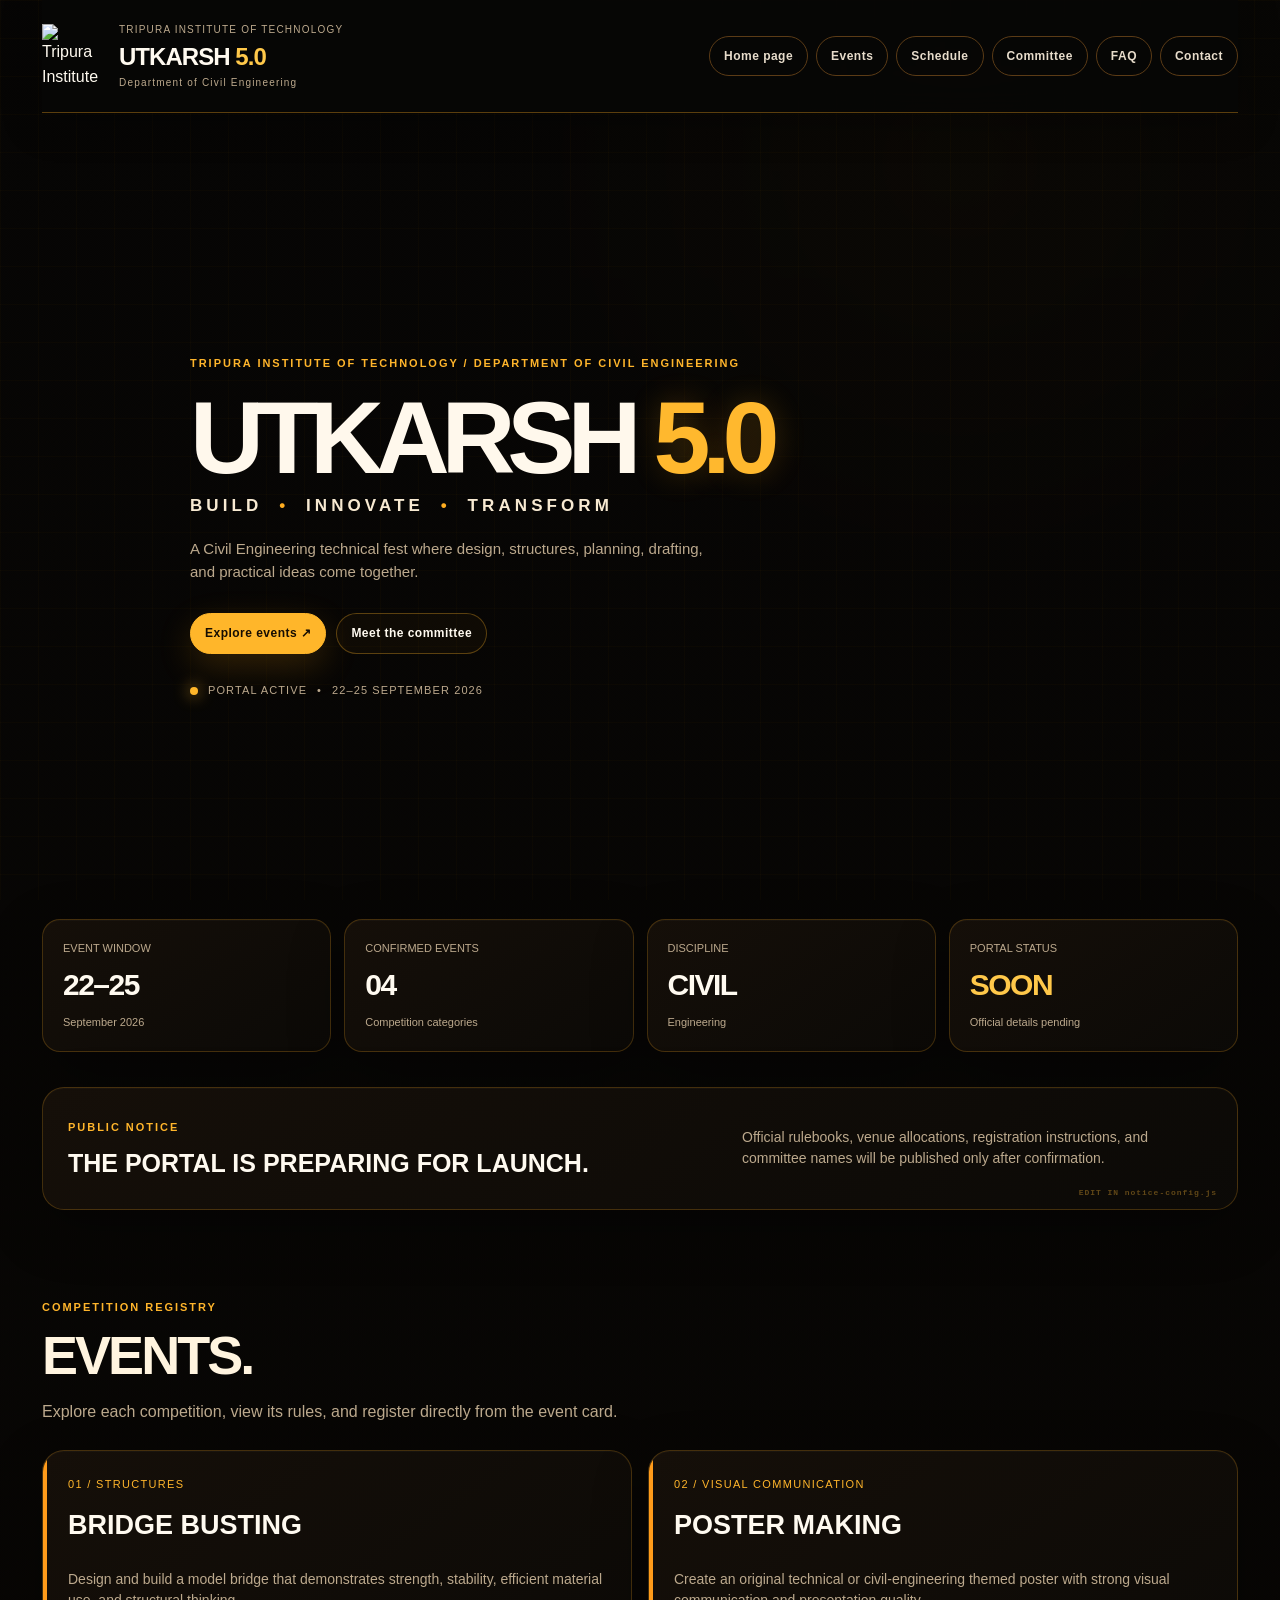
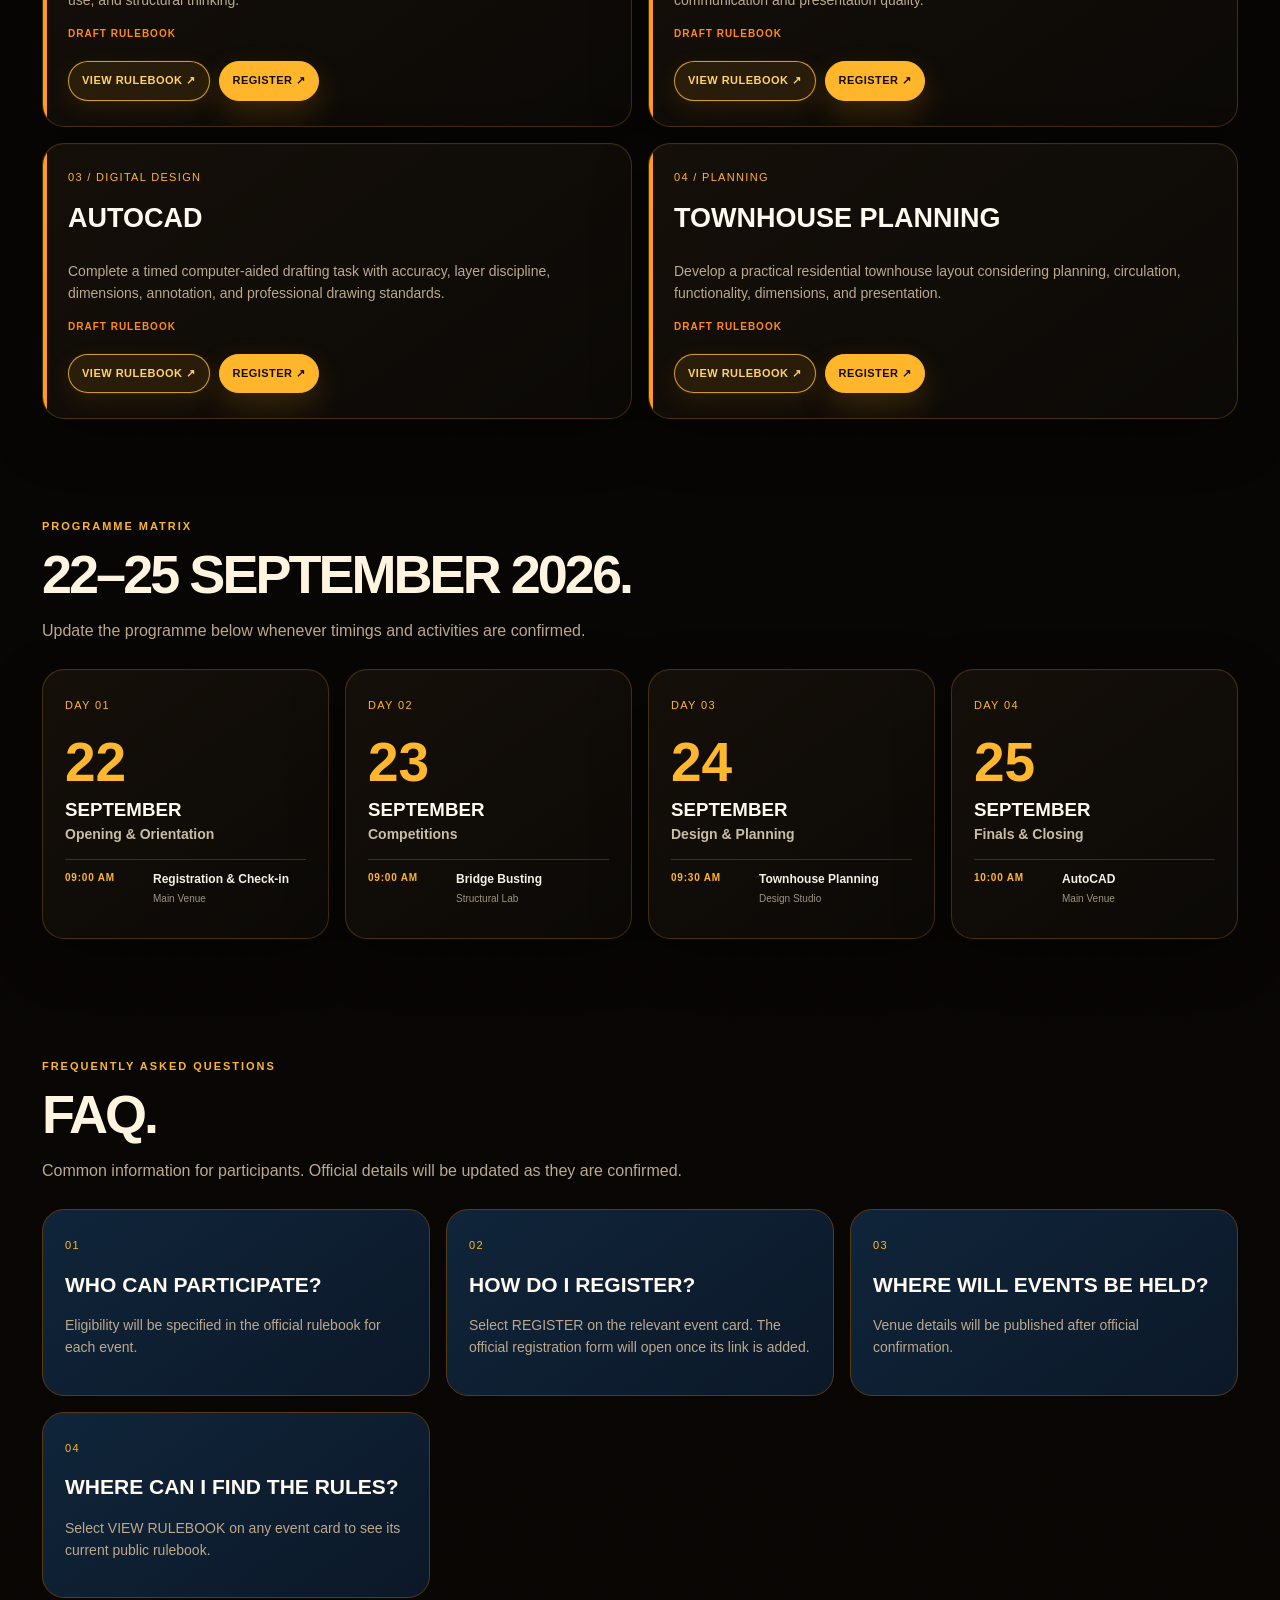
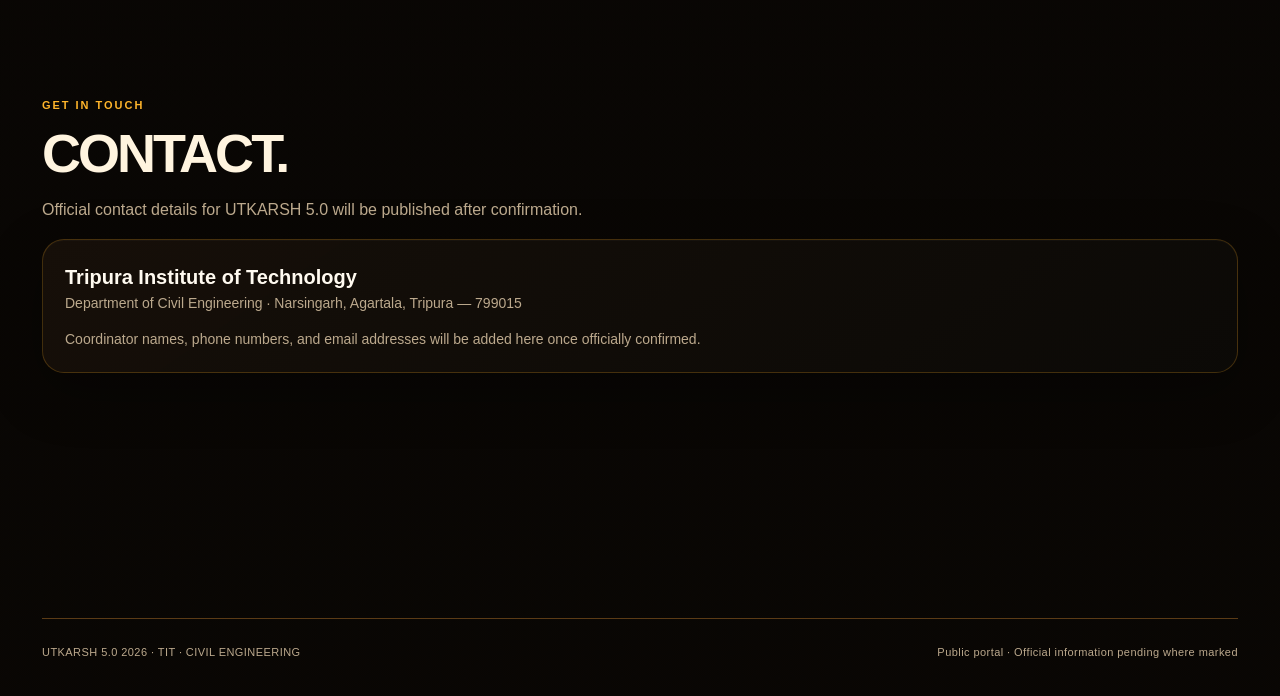
==== index.html @ 09a695eb "Add files via upload" ====
<!doctype html>
<html lang="en">
<head>
  <meta charset="utf-8">
  <meta name="viewport" content="width=device-width, initial-scale=1">
  <title>UTKARSH 5.0 2026 | Civil Engineering Techfest</title>
  <meta name="description" content="Techfest Utkarsh 5.0 2026 — Department of Civil Engineering, Tripura Institute of Technology.">
  <link rel="stylesheet" href="styles.css">
</head>
<body>
  <div class="site-shell">
    <header class="topbar">
      <a class="brand" href="index.html#home" aria-label="Utkarsh home">
        <img src="assets/tit-logo.png" alt="Tripura Institute of Technology logo">
        <span>
          <small>TRIPURA INSTITUTE OF TECHNOLOGY</small>
          <strong>UTKARSH <b>5.0</b></strong>
          <em>Department of Civil Engineering</em>
        </span>
      </a>
      <button class="menu-toggle" aria-expanded="false" aria-controls="main-nav">Menu ☰</button>
      <nav id="main-nav" class="nav" aria-label="Main navigation">
        <a href="index.html#home">Home page</a>
        <a href="index.html#events">Events</a>
        <a href="index.html#schedule">Schedule</a>
        <a href="committee.html">Committee</a>
        <a href="index.html#faq">FAQ</a>
        <a href="index.html#contact">Contact</a>
      </nav>
    </header>
<main>
      <section id="home" class="hero civil-blueprint-hero">
        <div class="hero-copy">
          <p class="eyebrow">TRIPURA INSTITUTE OF TECHNOLOGY / DEPARTMENT OF CIVIL ENGINEERING</p>
          <h1>UTKARSH <span>5.0</span></h1>
          <p class="hero-manifesto">BUILD <b>•</b> INNOVATE <b>•</b> TRANSFORM</p>
          <p class="lead">A Civil Engineering technical fest where design, structures, planning, drafting, and practical ideas come together.</p>
          <div class="hero-actions">
            <a class="button primary" href="#events">Explore events ↗</a>
            <a class="button" href="committee.html">Meet the committee</a>
          </div>
          <div class="status-line"><i></i> PORTAL ACTIVE <span>•</span> 22–25 SEPTEMBER 2026</div>
        </div>


      </section>

      <section class="metrics">
        <article><small>EVENT WINDOW</small><strong>22–25</strong><span>September 2026</span></article>
        <article><small>CONFIRMED EVENTS</small><strong>04</strong><span>Competition categories</span></article>
        <article><small>DISCIPLINE</small><strong>CIVIL</strong><span>Engineering</span></article>
        <article><small>PORTAL STATUS</small><strong class="accent">SOON</strong><span>Official details pending</span></article>
      </section>

      <section class="notice" id="public-notice">
        <div><span class="eyebrow" id="notice-label">PUBLIC NOTICE</span><h2 id="notice-title">The portal is preparing for launch.</h2></div>
        <p id="notice-message">Official rulebooks, venue allocations, registration instructions, and committee names will be published only after confirmation.</p>
      </section>

      <section id="events" class="content-section">
        <p class="eyebrow">COMPETITION REGISTRY</p>
        <h2>Events.</h2>
        <p class="section-intro">Explore each competition, view its rules, and register directly from the event card.</p>
        <div class="event-grid event-grid-rules">
          <article class="event-card event-card-enhanced event-rule-card" id="event-bridge"><span>01 / STRUCTURES</span><h3>Bridge Busting</h3><p>Design and build a model bridge that demonstrates strength, stability, efficient material use, and structural thinking.</p><b>DRAFT RULEBOOK</b><div class="event-actions"><button class="button rule-btn" data-event="bridge" aria-expanded="false">VIEW RULEBOOK ↗</button><a class="button primary" href="#registration" data-registration="bridge">REGISTER ↗</a></div></article>
          <article class="event-card event-card-enhanced event-rule-card" id="event-poster"><span>02 / VISUAL COMMUNICATION</span><h3>Poster Making</h3><p>Create an original technical or civil-engineering themed poster with strong visual communication and presentation quality.</p><b>DRAFT RULEBOOK</b><div class="event-actions"><button class="button rule-btn" data-event="poster" aria-expanded="false">VIEW RULEBOOK ↗</button><a class="button primary" href="#registration" data-registration="poster">REGISTER ↗</a></div></article>
          <article class="event-card event-card-enhanced event-rule-card" id="event-autocad"><span>03 / DIGITAL DESIGN</span><h3>AutoCAD</h3><p>Complete a timed computer-aided drafting task with accuracy, layer discipline, dimensions, annotation, and professional drawing standards.</p><b>DRAFT RULEBOOK</b><div class="event-actions"><button class="button rule-btn" data-event="autocad" aria-expanded="false">VIEW RULEBOOK ↗</button><a class="button primary" href="#registration" data-registration="autocad">REGISTER ↗</a></div></article>
          <article class="event-card event-card-enhanced event-rule-card" id="event-townhouse"><span>04 / PLANNING</span><h3>Townhouse Planning</h3><p>Develop a practical residential townhouse layout considering planning, circulation, functionality, dimensions, and presentation.</p><b>DRAFT RULEBOOK</b><div class="event-actions"><button class="button rule-btn" data-event="townhouse" aria-expanded="false">VIEW RULEBOOK ↗</button><a class="button primary" href="#registration" data-registration="townhouse">REGISTER ↗</a></div></article>
        </div>
      </section>

      <section id="schedule" class="content-section">
        <p class="eyebrow">PROGRAMME MATRIX</p>
        <h2 id="scheduleTitle">22–25 September 2026.</h2>
        <p class="section-intro" id="scheduleIntro">Update the programme from schedule-config.js.</p>
        <div class="schedule-grid" id="scheduleGrid"></div>
      </section>

      <section id="faq" class="content-section">
        <p class="eyebrow">FREQUENTLY ASKED QUESTIONS</p>
        <h2>FAQ.</h2>
        <p class="section-intro">Common information for participants. Official details will be updated as they are confirmed.</p>
        <div class="committee-grid">
          <article><span>01</span><h3>Who can participate?</h3><p>Eligibility will be specified in the official rulebook for each event.</p></article>
          <article><span>02</span><h3>How do I register?</h3><p>Select REGISTER on the relevant event card. The official registration form will open once its link is added.</p></article>
          <article><span>03</span><h3>Where will events be held?</h3><p>Venue details will be published after official confirmation.</p></article>
          <article><span>04</span><h3>Where can I find the rules?</h3><p>Select VIEW RULEBOOK on any event card to see its current public rulebook.</p></article>
        </div>
      </section>

      <section id="contact" class="content-section">
        <p class="eyebrow">GET IN TOUCH</p>
        <h2>Contact.</h2>
        <p class="section-intro">Official contact details for UTKARSH 5.0 will be published after confirmation.</p>
        <div class="location-box">
          <strong>Tripura Institute of Technology</strong>
          <span>Department of Civil Engineering · Narsingarh, Agartala, Tripura — 799015</span>
          <p>Coordinator names, phone numbers, and email addresses will be added here once officially confirmed.</p>
        </div>
      </section>


    </main>

    <footer>
      <span>UTKARSH 5.0 2026 · TIT · CIVIL ENGINEERING</span>
      <span>Public portal · Official information pending where marked</span>
    </footer>
  </div>

  <!-- Public-facing rulebook modal -->
  <div class="rulebook-modal" id="rulebookModal" hidden aria-hidden="true" role="dialog" aria-modal="true" aria-labelledby="rulebookModalTitle">
    <div class="rulebook-backdrop" data-close-rulebook></div>
    <div class="rulebook-dialog" role="document">
      <button class="rulebook-close" type="button" aria-label="Close rulebook" data-close-rulebook>×</button>
      <div id="rulebookModalContent"></div>
    </div>
  </div>
  <script src="event-config.js"></script>
  <script src="schedule-config.js"></script>
  <script src="committee-config.js"></script>
  <script src="notice-config.js"></script>
  <script src="script.js"></script>
</body>
</html>
---- styles.css ----
:root{
  --bg:#07111f;--panel:#0d1b2d;--panel2:#10243a;--text:#eaf2ff;--muted:#9eb1c8;
  --line:#29415c;--blue:#55a7ff;--cyan:#71e1db;--orange:#ffb454;
}
*{box-sizing:border-box}html{scroll-behavior:smooth}body{margin:0;background:radial-gradient(circle at 80% 0%,#17314c 0,transparent 34%),var(--bg);color:var(--text);font-family:Inter,Segoe UI,Arial,sans-serif;line-height:1.55}
body:before{content:"";position:fixed;inset:0;pointer-events:none;opacity:.16;background-image:linear-gradient(#6d91b522 1px,transparent 1px),linear-gradient(90deg,#6d91b522 1px,transparent 1px);background-size:34px 34px}
a{color:inherit;text-decoration:none}.site-shell{max-width:1240px;margin:auto;padding:0 28px;position:relative}.topbar{display:flex;align-items:center;justify-content:space-between;gap:22px;padding:22px 0;border-bottom:1px solid var(--line);position:sticky;top:0;background:#07111fee;backdrop-filter:blur(16px);z-index:10}.brand{display:flex;align-items:center;gap:13px}.brand img{width:64px;height:64px;object-fit:contain}.brand small,.brand em{display:block;font-size:10px;letter-spacing:.12em;color:var(--muted);font-style:normal}.brand strong{display:block;font-size:24px;letter-spacing:-.04em}.brand strong b{color:var(--cyan)}.nav{display:flex;flex-wrap:wrap;gap:8px}.nav a,.button{border:1px solid var(--line);padding:10px 14px;border-radius:999px;font-size:12px;font-weight:800;letter-spacing:.04em}.nav a:hover,.button:hover{border-color:var(--blue);background:#17324c}.menu-toggle{display:none;background:none;color:var(--text);border:1px solid var(--line);border-radius:999px;padding:10px 13px}
.hero{padding:75px 0 38px}.section-grid{display:grid;grid-template-columns:1fr 1fr;gap:45px;align-items:center}.eyebrow{font-size:11px;letter-spacing:.18em;color:var(--cyan);font-weight:800}.hero h1{font-size:clamp(48px,7vw,92px);line-height:.94;letter-spacing:-.07em;margin:20px 0}.hero h1 span{color:var(--blue)}.lead,.section-intro{color:var(--muted);max-width:650px}.hero-actions{display:flex;flex-wrap:wrap;gap:10px;margin:28px 0}.button.primary{background:var(--blue);border-color:var(--blue);color:#06101d}.status-line{font-size:11px;letter-spacing:.1em;color:var(--muted);display:flex;gap:10px;align-items:center}.status-line i{width:8px;height:8px;border-radius:50%;background:var(--cyan);box-shadow:0 0 16px var(--cyan)}
.blueprint-card,.notice,.event-card,.schedule-grid article,.committee-grid article,.pending-box,.form-callout,.location-box,.campus-card{background:linear-gradient(145deg,#10253a,#0b1828);border:1px solid var(--line);border-radius:22px}.blueprint-card{padding:22px;background-image:linear-gradient(#29415c44 1px,transparent 1px),linear-gradient(90deg,#29415c44 1px,transparent 1px);background-size:25px 25px}.card-top,.card-bottom{display:flex;justify-content:space-between;gap:15px;font-size:10px;letter-spacing:.13em;color:var(--muted)}.card-top b{color:var(--cyan)}.drawing{fill:none;stroke:var(--blue);stroke-width:1.5;opacity:.85}.drawing-labels{fill:var(--muted);font-size:11px;letter-spacing:.04em}.card-bottom{margin-top:8px}
.metrics{display:grid;grid-template-columns:repeat(4,1fr);gap:13px;margin:15px 0 35px}.metrics article{padding:20px;border:1px solid var(--line);border-radius:18px;background:#0b1929}.metrics small,.metrics span{display:block;color:var(--muted);font-size:11px}.metrics strong{display:block;font-size:30px;letter-spacing:-.05em;margin:5px 0}.accent{color:var(--cyan)!important}.notice{padding:25px;display:flex;justify-content:space-between;gap:25px;align-items:center}.notice h2{margin:6px 0 0;font-size:25px}.notice p{color:var(--muted);max-width:470px;font-size:14px}
.content-section{padding:78px 0 10px}.content-section h2{font-size:clamp(32px,5vw,54px);letter-spacing:-.055em;line-height:1.05;margin:10px 0}.event-grid,.schedule-grid,.committee-grid{display:grid;grid-template-columns:repeat(2,1fr);gap:16px;margin-top:25px}.event-card{padding:25px;position:relative;overflow:hidden}.event-card:before{content:"";position:absolute;left:0;top:0;bottom:0;width:4px;background:var(--blue)}.event-card span,.schedule-grid span,.committee-grid span{font-size:11px;letter-spacing:.12em;color:var(--cyan)}.event-card h3{font-size:27px;margin:12px 0 8px}.event-card p,.event-card b,.schedule-grid p,.committee-grid p,.pending-box p,.form-callout p,.location-box span,.location-box p{color:var(--muted);font-size:14px}.event-card b{font-size:10px;letter-spacing:.1em;color:var(--orange)}
.schedule-grid{grid-template-columns:repeat(4,1fr)}.schedule-grid article,.committee-grid article{padding:22px}.schedule-grid strong{display:block;font-size:55px;line-height:1;margin:18px 0 5px;color:var(--blue)}.schedule-grid h3{margin:0}.pending-box{padding:35px;margin-top:25px}.pending-symbol{font-size:50px;color:var(--cyan)}.pending-box h3{font-size:26px;margin:8px 0}.committee-grid{grid-template-columns:repeat(3,1fr)}.committee-grid h3{font-size:21px;margin:12px 0 0}.form-callout{padding:25px;margin-top:18px}.form-callout h3{font-size:24px;margin:0 0 8px}.campus-card{padding:18px;margin-top:25px}.campus-card svg{width:100%;height:auto}.location-box{padding:22px;margin-top:16px}.location-box strong,.location-box span{display:block}.location-box strong{font-size:20px}.location-box p{margin-bottom:0}
footer{border-top:1px solid var(--line);margin-top:70px;padding:25px 0 35px;display:flex;justify-content:space-between;gap:20px;flex-wrap:wrap;color:var(--muted);font-size:11px;letter-spacing:.04em}
@media(max-width:900px){.section-grid{grid-template-columns:1fr}.hero{padding-top:45px}.metrics{grid-template-columns:repeat(2,1fr)}.schedule-grid{grid-template-columns:repeat(2,1fr)}.nav{display:none}.nav.open{display:flex;position:absolute;left:0;right:0;top:100%;padding:14px;background:#07111ff7;border-bottom:1px solid var(--line)}.menu-toggle{display:block}}
@media(max-width:600px){.site-shell{padding:0 16px}.brand img{width:48px;height:48px}.brand strong{font-size:20px}.brand small{font-size:8px}.brand em{font-size:9px}.hero h1{font-size:53px}.metrics,.event-grid,.schedule-grid,.committee-grid{grid-template-columns:1fr}.notice{display:block}.notice p{margin-bottom:0}.blueprint-card{padding:14px}.content-section{padding-top:55px}}

/* =========================================================
   HOMEPAGE / BUILDING ASSEMBLY HERO
   Parts enter from opposite sides, snap into a building,
   then hold as a clean architectural elevation.
   ========================================================= */
.build-frame{position:relative;padding:22px;border:1px solid var(--line);border-radius:22px;overflow:hidden;background:linear-gradient(145deg,#10253a,#091827);box-shadow:0 22px 70px #0006}
.build-frame:after{content:"";position:absolute;inset:0;pointer-events:none;background:linear-gradient(120deg,transparent 35%,#71e1db0c 48%,transparent 61%);transform:translateX(-100%);animation:scan 7s ease-in-out infinite 1.5s}
.build-frame-head,.build-frame-foot{position:relative;z-index:3;display:flex;justify-content:space-between;gap:15px;font-size:10px;letter-spacing:.13em;color:var(--muted)}
.build-frame-head b{color:var(--cyan)}
.build-frame-foot{margin-top:8px}.assembly-status{color:var(--cyan);animation:statusPulse 2.4s ease-in-out infinite}
.assembly-stage{position:relative;height:330px;margin:10px 0 0;overflow:hidden;border:1px solid #29415c99;border-radius:14px;background:radial-gradient(circle at 50% 65%,#17344d 0,transparent 48%),#081522}
.assembly-grid{position:absolute;inset:0;opacity:.34;background-image:linear-gradient(#5d789222 1px,transparent 1px),linear-gradient(90deg,#5d789222 1px,transparent 1px);background-size:24px 24px;mask-image:linear-gradient(to bottom,#000,transparent 94%)}
.assembly-stage:before{content:"";position:absolute;left:7%;right:7%;bottom:38px;height:1px;background:linear-gradient(90deg,transparent,#55a7ff99,transparent);box-shadow:0 0 16px #55a7ff55}
.assembly-label{position:absolute;top:15px;font-size:9px;letter-spacing:.16em;color:#7d94ac;z-index:2}.label-left{left:15px}.label-right{right:15px}
.piece{position:absolute;z-index:4;border:1px solid #55a7ffcc;background:linear-gradient(145deg,#173752,#0b1c2d);box-shadow:inset 0 0 22px #55a7ff0d,0 0 18px #55a7ff12;color:#8eabc5;font-size:7px;letter-spacing:.12em;display:flex;align-items:center;justify-content:center;opacity:0;filter:blur(1px);will-change:transform,opacity}
.piece span{opacity:.72}.piece-foundation{left:17%;bottom:37px;width:66%;height:34px;border-radius:5px 5px 2px 2px;animation:foundationIn 7s cubic-bezier(.2,.85,.25,1) infinite}
.piece-left-wall{left:22%;bottom:71px;width:26%;height:137px;border-radius:4px 0 0 2px;animation:leftIn 7s cubic-bezier(.2,.85,.25,1) infinite .25s}
.piece-right-wall{right:22%;bottom:71px;width:26%;height:137px;border-radius:0 4px 2px 0;animation:rightIn 7s cubic-bezier(.2,.85,.25,1) infinite .45s}
.piece-floor{left:21%;bottom:203px;width:58%;height:22px;border-radius:4px;animation:floorIn 7s cubic-bezier(.2,.85,.25,1) infinite .7s}
.piece-roof{left:25%;bottom:225px;width:50%;height:64px;clip-path:polygon(50% 0,100% 62%,100% 100%,0 100%,0 62%);animation:roofIn 7s cubic-bezier(.2,.85,.25,1) infinite .95s}
.piece-window{width:32px;height:42px;border-radius:2px;background:linear-gradient(135deg,#71e1db44,#55a7ff12);border-color:#71e1db88;box-shadow:0 0 13px #71e1db16;animation:detailIn 7s cubic-bezier(.2,.85,.25,1) infinite 1.15s}
.w1{left:29%;bottom:101px}.w2{left:41%;bottom:101px}.w3{right:41%;bottom:101px;animation-delay:1.3s}.w4{right:29%;bottom:101px;animation-delay:1.45s}
.piece-column{width:9px;height:126px;border:0;border-radius:2px;background:#55a7ffb5;box-shadow:0 0 12px #55a7ff55;animation:columnIn 7s cubic-bezier(.2,.85,.25,1) infinite 1.15s}
.c1{left:27%;bottom:72px}.c2{left:47%;bottom:72px;animation-delay:1.25s}.c3{right:47%;bottom:72px;animation-delay:1.35s}.c4{right:27%;bottom:72px;animation-delay:1.45s}
.completion-mark{position:absolute;right:15px;bottom:15px;width:25px;height:25px;border:1px solid #71e1db88;border-radius:50%;display:grid;place-items:center;color:var(--cyan);font-size:13px;opacity:0;animation:complete 7s ease-in-out infinite 2.1s}

@keyframes foundationIn{0%,6%{opacity:0;transform:translateX(-130%) scale(.96)}15%,82%{opacity:1;transform:translateX(0) scale(1);filter:blur(0)}90%,100%{opacity:0;transform:translateX(-130%) scale(.96)}}
@keyframes leftIn{0%,10%{opacity:0;transform:translateX(-160%) rotate(-4deg)}20%,82%{opacity:1;transform:translateX(0) rotate(0);filter:blur(0)}90%,100%{opacity:0;transform:translateX(-160%) rotate(-4deg)}}
@keyframes rightIn{0%,14%{opacity:0;transform:translateX(160%) rotate(4deg)}24%,82%{opacity:1;transform:translateX(0) rotate(0);filter:blur(0)}90%,100%{opacity:0;transform:translateX(160%) rotate(4deg)}}
@keyframes floorIn{0%,18%{opacity:0;transform:translateY(-150%) scale(.95)}28%,82%{opacity:1;transform:translateY(0) scale(1);filter:blur(0)}90%,100%{opacity:0;transform:translateY(-150%) scale(.95)}}
@keyframes roofIn{0%,22%{opacity:0;transform:translateY(-180%) scale(.82)}33%,82%{opacity:1;transform:translateY(0) scale(1);filter:blur(0)}90%,100%{opacity:0;transform:translateY(-180%) scale(.82)}}
@keyframes detailIn{0%,27%{opacity:0;transform:scale(.15) rotate(12deg)}38%,82%{opacity:1;transform:scale(1) rotate(0);filter:blur(0)}90%,100%{opacity:0;transform:scale(.15) rotate(12deg)}}
@keyframes columnIn{0%,27%{opacity:0;transform:translateY(100px)}38%,82%{opacity:.9;transform:translateY(0)}90%,100%{opacity:0;transform:translateY(100px)}}
@keyframes complete{0%,42%{opacity:0;transform:scale(.5)}48%,79%{opacity:1;transform:scale(1)}86%,100%{opacity:0;transform:scale(.5)}}
@keyframes scan{0%,15%{transform:translateX(-100%)}45%,100%{transform:translateX(100%)}}
@keyframes statusPulse{0%,100%{opacity:.55}50%{opacity:1}}
@media(prefers-reduced-motion:reduce){.piece,.completion-mark,.build-frame:after,.assembly-status{animation:none!important}.piece{opacity:1;filter:none;transform:none}.completion-mark{opacity:1}.assembly-status{opacity:1}}
@media(max-width:600px){.build-frame{padding:14px}.assembly-stage{height:285px}.piece-foundation{left:9%;width:82%}.piece-left-wall{left:13%;width:35%}.piece-right-wall{right:13%;width:35%}.piece-floor{left:12%;width:76%}.piece-roof{left:17%;width:66%}.piece-window{width:24px;height:34px}.w1{left:20%}.w2{left:38%}.w3{right:38%}.w4{right:20%}.c1{left:18%}.c2{left:46%}.c3{right:46%}.c4{right:18%}}

/* =========================================================
   EVENT RULEBOOK + REGISTRATION
   ========================================================= */
.event-card-enhanced{display:flex;flex-direction:column}.event-card-enhanced .event-actions{margin-top:auto;padding-top:20px;display:flex;gap:9px;flex-wrap:wrap}.event-actions .button{font-size:11px;padding:10px 13px}.rule-btn{cursor:pointer;font:inherit}.rulebook-head{display:flex;justify-content:space-between;gap:20px;align-items:flex-start;flex-wrap:wrap;border-bottom:1px solid var(--line);padding-bottom:18px;margin-bottom:20px}.rulebook-head h3{font-size:30px;margin:5px 0}.draft-badge{font-size:9px;letter-spacing:.12em;color:var(--orange);border:1px solid #f0a45b66;padding:8px 10px;border-radius:999px}.rulebook-section{margin:22px 0}.rulebook-section h4{margin:0 0 9px;font-size:15px;color:#dcecff}.rulebook-section p,.rulebook-section li{color:var(--muted);font-size:13px;line-height:1.65}.rulebook-section ul{margin:8px 0;padding-left:20px}.rulebook-meta{display:grid;grid-template-columns:repeat(3,1fr);gap:10px}.rulebook-meta div{border:1px solid var(--line);border-radius:12px;padding:12px}.rulebook-meta small{display:block;color:var(--muted);font-size:9px;letter-spacing:.1em}.rulebook-meta strong{display:block;margin-top:5px;font-size:13px}


/* =========================================================
   PUBLIC RULEBOOK MODAL
   ========================================================= */
body.modal-open{overflow:hidden}
.rulebook-modal{position:fixed;inset:0;z-index:1000;display:grid;place-items:center;padding:22px;opacity:0;transition:opacity .18s ease}
.rulebook-modal[hidden]{display:none}
.rulebook-modal.is-open{opacity:1}
.rulebook-backdrop{position:absolute;inset:0;background:rgba(2,8,15,.82);backdrop-filter:blur(8px)}
.rulebook-dialog{position:relative;z-index:2;width:min(900px,100%);max-height:min(88vh,900px);overflow:auto;background:linear-gradient(145deg,#10253a,#081522);border:1px solid #55a7ff66;border-radius:24px;box-shadow:0 30px 100px #000b;padding:30px;transform:translateY(14px) scale(.985);transition:transform .18s ease}
.rulebook-modal.is-open .rulebook-dialog{transform:none}
.rulebook-close{position:sticky;float:right;top:0;margin:-10px -8px 0 10px;width:40px;height:40px;border:1px solid #ffffff20;border-radius:50%;background:#0b1b2b;color:#dcecff;font-size:26px;line-height:1;cursor:pointer;z-index:4}
.rulebook-close:hover{border-color:#71e1db88;color:#71e1db}
.rulebook-dialog .rulebook-head{padding-right:45px}
.rulebook-dialog .rulebook-head h3{font-size:32px;margin:7px 0 4px}
.rulebook-subtitle{color:var(--muted);font-size:12px;margin:0}
.rulebook-dialog .rulebook-section{margin:23px 0}
.rulebook-dialog .rulebook-section h4{margin:0 0 9px;font-size:15px;color:#dcecff}
.rulebook-dialog .rulebook-section p,.rulebook-dialog .rulebook-section li{color:var(--muted);font-size:13px;line-height:1.7}
.rulebook-dialog .rulebook-section ul{margin:8px 0;padding-left:21px}
.rulebook-footer-note{margin-top:26px;padding:16px 18px;border:1px dashed #55a7ff55;border-radius:14px;color:var(--muted);font-size:12px;line-height:1.6}
.rulebook-footer-note strong{color:#dcecff}

.rulebook-modal-actions{display:grid;grid-template-columns:1fr 1fr auto;gap:10px;margin-top:22px;padding-top:20px;border-top:1px solid var(--line);align-items:stretch}.rulebook-modal-actions .button{justify-content:center;text-align:center;cursor:pointer}.modal-register-btn{min-width:0}.modal-close-btn{min-width:92px}.modal-poster-btn{background:#0b1b2b}
@media(max-width:600px){.rulebook-modal-actions{grid-template-columns:1fr}.rulebook-modal-actions .button{width:100%}.modal-close-btn{min-width:0}}
@media(max-width:600px){.rulebook-modal{padding:10px}.rulebook-dialog{max-height:94vh;padding:21px;border-radius:18px}.rulebook-dialog .rulebook-head h3{font-size:24px}.rulebook-dialog .rulebook-section p,.rulebook-dialog .rulebook-section li{font-size:12px}}

/* V11 typography: all headings are bold and uppercase */
h1, h2, h3, h4, h5, h6 { text-transform: uppercase; font-weight: 800; }


/* V13 EVENT RULEBOOK TAB */
.nav a[href="#events"]{font-weight:800;letter-spacing:.05em}
.event-rule-card{position:relative;overflow:hidden}

.event-rule-card h3{padding-right:135px}
.rulebook-subtitle{text-transform:uppercase;letter-spacing:.04em}
.rulebook-dialog .rulebook-meta strong,.rulebook-dialog .rulebook-section h4,.rulebook-dialog .rulebook-head h3{text-transform:uppercase;font-weight:800}
@media(max-width:600px){.event-rule-card:before{position:static;display:inline-block;margin-bottom:12px}.event-rule-card h3{padding-right:0}}


/* =========================================================
   COMMITTEE — PROFILE CARD DIRECTORY
   Reference-inspired: clean white cards, circular portraits,
   green accents, role pills and compact social/contact actions.
   ========================================================= */
.committee-page{
  --committee-green:#00a878;
  --committee-green-dark:#007f61;
  --committee-ink:#071f33;
  --committee-muted:#63758b;
  --committee-line:#dfe7ee;
  background:#fff;
  color:var(--committee-ink);
  border-top:1px solid #edf2f4;
}
.committee-wrap{
  width:min(1540px,calc(100% - 56px));
  margin:0 auto;
  padding:54px 0 70px;
}
.committee-intro-row{
  display:flex;
  align-items:flex-end;
  justify-content:space-between;
  gap:24px;
  padding-bottom:20px;
  border-bottom:1px solid #e5ecef;
  margin-bottom:26px;
}
.committee-main-title{
  margin:0!important;
  display:flex;
  align-items:center;
  gap:13px;
  color:#075445!important;
  font-size:27px!important;
  line-height:1.15;
  letter-spacing:-.025em;
  text-transform:none!important;
  font-weight:800!important;
}
.committee-title-icon{
  width:30px;
  height:30px;
  display:grid;
  place-items:center;
  color:var(--committee-green);
  font-size:25px;
  line-height:1;
}
.committee-subtitle{
  margin:8px 0 0;
  color:var(--committee-muted);
  font-size:13px;
  line-height:1.55;
}
.committee-live{
  display:flex;
  align-items:center;
  gap:9px;
  flex:0 0 auto;
  padding:8px 11px;
  border:1px solid #dce7e5;
  border-radius:999px;
  background:#fbfefd;
}
.committee-live>div{display:grid;gap:1px}
.committee-live strong{font-size:9px;letter-spacing:.09em;color:#1c4f45}
.committee-live small{color:#7b8b9a;font-size:9px}
.directory-status-dot{
  width:8px;height:8px;border-radius:50%;
  background:#c3ccd2;
}
.directory-status-dot.ready{background:var(--committee-green);box-shadow:0 0 0 4px #00a87818}
.committee-directory{display:grid;gap:42px}
.committee-group{position:relative}
.committee-group-title{
  display:flex;
  align-items:center;
  gap:9px;
  margin:0 0 18px;
  color:#075445;
}
.committee-group-title .group-icon{
  width:25px;height:25px;
  display:grid;place-items:center;
  color:var(--committee-green);
  font-size:19px;
}
.committee-group-title span:last-child{
  font-size:21px;
  font-weight:800;
  letter-spacing:-.015em;
  text-transform:none!important;
}
.committee-group-title:after{
  content:"";
  height:1px;
  flex:1;
  margin-left:7px;
  background:#e6edef;
}
.committee-group-grid{
  display:grid;
  grid-template-columns:repeat(4,minmax(0,1fr));
  gap:28px;
}
.committee-group.event-coordinators .committee-group-grid{
  grid-template-columns:repeat(4,minmax(0,1fr));
}
.coordinator-card{
  position:relative;
  min-width:0;
  min-height:420px;
  display:flex;
  flex-direction:column;
  align-items:center;
  text-align:center;
  padding:38px 25px 24px;
  background:#fff;
  border:1px solid var(--committee-line);
  border-radius:21px;
  box-shadow:0 8px 24px rgba(30,64,83,.035);
  overflow:hidden;
  transition:transform .2s ease,box-shadow .2s ease,border-color .2s ease;
}
.coordinator-card:before{
  content:"";
  position:absolute;
  top:0;left:0;right:0;
  height:4px;
  background:transparent;
  transition:background .2s ease;
}
.coordinator-card:hover{
  transform:translateY(-4px);
  border-color:#a9e9d7;
  box-shadow:0 16px 34px rgba(0,127,97,.11);
}
.coordinator-card:hover:before{background:var(--committee-green)}
.coordinator-photo{
  width:142px;height:142px;
  flex:0 0 142px;
  margin:0 auto 20px;
  border-radius:50%;
  object-fit:cover;
  display:block;
  border:5px solid #fff;
  outline:1px solid #dce5e9;
  background:#edf2f4;
  box-shadow:0 10px 28px rgba(38,80,99,.12);
}
.coordinator-photo.placeholder{
  display:grid;
  place-items:center;
  color:#286d5e;
  font-size:34px;
  font-weight:850;
  background:#eff9f6;
}
.coordinator-card h4{
  margin:0 0 9px;
  color:#071f33;
  font-size:20px;
  line-height:1.2;
  letter-spacing:-.025em;
  text-transform:none!important;
  font-weight:800!important;
}
.coordinator-card .coord-role{
  display:inline-flex;
  align-items:center;
  justify-content:center;
  max-width:100%;
  min-height:31px;
  padding:6px 13px;
  border:1px solid #9debd4;
  border-radius:999px;
  background:#effcf8;
  color:#008b6b;
  font-size:11px;
  font-weight:800;
  line-height:1.2;
  text-transform:none!important;
}
.coordinator-card p{
  width:100%;
  margin:13px 0 0;
  color:#6a7c91;
  font-size:13px;
  line-height:1.5;
  min-height:39px;
}
.coordinator-card p strong{color:#31566b}
.coordinator-links{
  display:flex;
  justify-content:center;
  align-items:center;
  gap:9px;
  margin-top:auto;
  padding-top:18px;
}
.coordinator-links a{
  width:40px;height:40px;
  display:grid;
  place-items:center;
  padding:0;
  border:1px solid #dce5ec;
  border-radius:50%;
  background:#f9fbfc;
  color:#587087;
  text-decoration:none;
  transition:background .18s ease,color .18s ease,border-color .18s ease,transform .18s ease;
}
.coordinator-links a:hover{
  background:#effcf8;
  color:var(--committee-green-dark);
  border-color:#a9e9d7;
  transform:translateY(-2px);
}
.coordinator-links svg{width:18px;height:18px;display:block}
.coordinator-links a[href^="mailto:"] svg{width:17px}
.committee-group.event-coordinators .coordinator-card{
  min-height:250px;
  padding:25px 18px 19px;
}
.committee-group.event-coordinators .coordinator-photo{width:92px;height:92px;flex-basis:92px;margin-bottom:13px}
.committee-group.event-coordinators .coordinator-card h4{font-size:16px}
.committee-group.event-coordinators .coordinator-card .coord-role{font-size:9px;min-height:26px;padding:5px 9px}
.committee-group.event-coordinators .coordinator-card p{font-size:11px;min-height:34px;margin-top:9px}
.committee-loading,.committee-empty{
  padding:42px 24px;
  border:1px dashed #cbd9df;
  border-radius:18px;
  background:#fff;
  text-align:center;
  color:var(--committee-ink);
}
.committee-loading span{
  display:block;width:30px;height:30px;
  margin:0 auto 12px;
  border:2px solid #d9e3e8;
  border-top-color:var(--committee-green);
  border-radius:50%;
  animation:committee-spin .8s linear infinite;
}
.committee-loading strong,.committee-empty strong{font-size:11px;letter-spacing:.1em}
.committee-loading p,.committee-empty p{color:var(--committee-muted);font-size:13px;margin:7px auto 0;max-width:560px;line-height:1.6}
.committee-management{
  display:flex;
  justify-content:space-between;
  align-items:center;
  gap:30px;
  margin-top:44px;
  padding:24px 27px;
  border:1px solid #dfe7eb;
  border-radius:18px;
  background:#fbfcfc;
}
.committee-management-copy{max-width:620px}
.committee-management-copy h3{margin:6px 0 5px;color:#162c3d;font-size:22px;letter-spacing:-.02em;text-transform:none!important}
.committee-management-copy p{margin:0;color:#5c7080;font-size:12px;line-height:1.6}
.committee-management-actions{display:flex;justify-content:flex-end;gap:10px;flex-wrap:wrap}
.committee-action{
  display:inline-flex;align-items:center;justify-content:center;gap:8px;
  min-height:42px;padding:0 17px;
  border:1px solid #aebfc8;border-radius:999px;background:#fff;color:#254b60;
  text-decoration:none;font-size:10px;font-weight:850;letter-spacing:.05em;white-space:nowrap;
  transition:transform .18s ease,box-shadow .18s ease,border-color .18s ease;
}
.committee-action:hover{transform:translateY(-2px);box-shadow:0 8px 18px rgba(32,63,78,.12)}
.committee-action.primary{border-color:var(--committee-green-dark);background:var(--committee-green-dark);color:#fff}
.committee-action span{font-size:16px;line-height:1}
@keyframes committee-spin{to{transform:rotate(360deg)}}

@media(max-width:1100px){
  .committee-group-grid,.committee-group.event-coordinators .committee-group-grid{grid-template-columns:repeat(2,minmax(0,1fr));gap:20px}
}
@media(max-width:720px){
  .committee-wrap{width:min(100% - 30px,1540px);padding:40px 0 50px}
  .committee-intro-row{display:block;margin-bottom:22px}
  .committee-main-title{font-size:22px!important}
  .committee-subtitle{font-size:12px}
  .committee-live{display:inline-flex;margin-top:15px}
  .committee-group-grid,.committee-group.event-coordinators .committee-group-grid{grid-template-columns:1fr;gap:16px}
  .coordinator-card{min-height:0;padding:30px 20px 22px}
  .coordinator-photo{width:124px;height:124px;flex-basis:124px}
  .coordinator-card h4{font-size:18px}
  .committee-group-title span:last-child{font-size:18px}
  .committee-management{align-items:flex-start;flex-direction:column;margin-top:30px;padding:20px}
  .committee-management-actions{width:100%;display:grid}
  .committee-action{width:100%}
}

/* =========================================================
   COMMITTEE CARD FIX — responsive count-aware layout
   One profile is centered; multiple profiles form an aligned grid.
   ========================================================= */
.committee-group-grid{
  grid-template-columns:repeat(auto-fit,minmax(260px,1fr));
  align-items:stretch;
}
.committee-group-grid.single-card{
  grid-template-columns:minmax(320px,430px);
  justify-content:center;
}
.committee-group-grid.multi-card{
  grid-template-columns:repeat(auto-fit,minmax(260px,1fr));
}
.coordinator-photo-wrap{
  width:142px;
  height:142px;
  flex:0 0 142px;
  margin:0 auto 20px;
  position:relative;
}
.coordinator-photo-wrap .coordinator-photo{
  position:absolute;
  inset:0;
  margin:0;
}
.coordinator-photo-wrap .placeholder{
  display:grid;
  place-items:center;
}
.committee-group.event-coordinators .coordinator-card,
.committee-group.event-coordinators .coordinator-photo-wrap{
  min-height:0;
}
.committee-group.event-coordinators .coordinator-card{
  padding:38px 25px 24px;
  min-height:420px;
}
.committee-group.event-coordinators .coordinator-photo-wrap{
  width:142px;
  height:142px;
  flex-basis:142px;
  margin-bottom:20px;
}
.committee-group.event-coordinators .coordinator-card h4{font-size:20px}
.committee-group.event-coordinators .coordinator-card .coord-role{font-size:11px;min-height:31px;padding:6px 13px}
.committee-group.event-coordinators .coordinator-card p{font-size:13px;min-height:39px;margin-top:13px}

@media(max-width:1100px){
  .committee-group-grid.multi-card{grid-template-columns:repeat(2,minmax(0,1fr));}
}
@media(max-width:720px){
  .committee-group-grid.single-card{grid-template-columns:minmax(0,1fr);}
  .committee-group-grid.multi-card{grid-template-columns:1fr;}
  .coordinator-photo-wrap,
  .committee-group.event-coordinators .coordinator-photo-wrap{
    width:124px;height:124px;flex-basis:124px;
  }
}

/* =========================================================
   COMMITTEE REFERENCE FIX — photos, academic details, links
   ========================================================= */
.committee-group-grid.single-card{
  grid-template-columns:minmax(320px,430px)!important;
  justify-content:center!important;
}
.committee-group-grid.multi-card{
  grid-template-columns:repeat(4,minmax(0,1fr))!important;
  justify-content:stretch!important;
}
.coordinator-card{
  min-height:445px;
}
.coordinator-photo-wrap{
  width:142px!important;
  height:142px!important;
  flex:0 0 142px!important;
}
.coordinator-photo-wrap .coordinator-photo{
  width:142px!important;
  height:142px!important;
  object-fit:cover!important;
  border-radius:50%!important;
}
.coordinator-details{
  width:100%;
  min-height:44px!important;
  margin:13px 0 0!important;
  color:#63758b!important;
  font-size:13px!important;
  line-height:1.5!important;
}
.coordinator-event{
  display:block;
  margin-top:5px;
  color:#7b8b9a;
  font-size:11px;
  line-height:1.35;
}
.coordinator-links{
  flex-wrap:wrap;
}
@media(max-width:1100px){
  .committee-group-grid.multi-card{grid-template-columns:repeat(2,minmax(0,1fr))!important;}
}
@media(max-width:720px){
  .committee-group-grid.single-card,
  .committee-group-grid.multi-card{grid-template-columns:1fr!important;}
  .coordinator-card{min-height:0;}
}

/* =========================================================
   V23 REALISTIC BUILDING ASSEMBLY HERO
   ========================================================= */
.realistic-build{padding:18px;background:linear-gradient(145deg,#0b1b2a,#07121e);box-shadow:0 24px 75px #0007}
.realistic-stage{position:relative;height:380px;margin:10px 0 0;overflow:hidden;border:1px solid #ffffff18;border-radius:16px;background:#081522}
.realistic-stage img{width:100%;height:100%;display:block;object-fit:cover;object-position:68% 58%;transform:scale(1.025);filter:saturate(.92) contrast(1.04)}
.realistic-vignette{position:absolute;inset:0;background:linear-gradient(90deg,rgba(3,12,20,.52),transparent 48%,rgba(3,12,20,.16)),linear-gradient(0deg,rgba(3,12,20,.48),transparent 38%);pointer-events:none}
.assembly-scan{position:absolute;top:0;bottom:0;width:2px;background:linear-gradient(transparent,#71e1dbcc,transparent);box-shadow:0 0 18px #71e1db88;animation:modelScan 5.8s ease-in-out infinite;opacity:.7}
.model-tag{position:absolute;padding:6px 9px;border:1px solid #71e1db99;border-radius:999px;background:#06121ddd;color:#dffefa;font-size:8px;font-weight:800;letter-spacing:.11em;backdrop-filter:blur(5px);box-shadow:0 6px 18px #0005}
.model-tag:after{content:"";position:absolute;width:24px;height:1px;background:#71e1db99;top:50%}
.tag-foundation{left:7%;bottom:15%}.tag-foundation:after{left:100%;transform:rotate(-18deg);transform-origin:left}
.tag-frame{left:10%;top:43%}.tag-frame:after{left:100%;transform:rotate(7deg);transform-origin:left}
.tag-slab{right:12%;top:31%}.tag-slab:after{right:100%;transform:rotate(10deg);transform-origin:right}
.tag-crane{right:6%;top:12%}.tag-crane:after{right:100%;transform:rotate(-8deg);transform-origin:right}
.assembly-progress{position:absolute;left:14px;right:14px;bottom:13px;display:flex;align-items:center;gap:10px;padding:8px 10px;border:1px solid #ffffff1c;border-radius:10px;background:#06121dcc;color:#b8cada;backdrop-filter:blur(7px);font-size:8px;letter-spacing:.1em}
.assembly-progress span{width:62px;height:3px;border-radius:99px;background:linear-gradient(90deg,#71e1db 72%,#ffffff22 72%);box-shadow:0 0 10px #71e1db66}.assembly-progress b{color:#71e1db}.assembly-progress em{font-style:normal;color:#8da4b8;margin-left:auto}
@keyframes modelScan{0%,12%{left:-2%}48%{left:102%}78%,100%{left:-2%}}
@media(max-width:900px){.realistic-stage{height:330px}}
@media(max-width:600px){.realistic-build{padding:12px}.realistic-stage{height:285px}.model-tag{font-size:7px;padding:5px 7px}.assembly-progress em{display:none}.assembly-progress span{width:45px}}

/* =========================================================
   V24 CINEMATIC BUILDING ASSEMBLY MOTION
   ========================================================= */
.hero{position:relative;isolation:isolate}
.hero:before{content:"";position:absolute;inset:-30px -6vw -20px;background:linear-gradient(90deg,#06121eef 0%,#06121dcc 29%,#06121d66 55%,#06121d22 100%),url("assets/building-assembly-hero.jpg") center right/cover no-repeat;opacity:.24;z-index:-2;filter:saturate(.9) contrast(1.08)}
.hero:after{content:"";position:absolute;inset:0;background:radial-gradient(circle at 72% 48%,#22e6b21c,transparent 30%),linear-gradient(180deg,transparent 65%,#06121d55);z-index:-1;pointer-events:none}
.assembly-motion-stage{background:#06121d}
.assembly-hud-grid{position:absolute;inset:0;opacity:.28;background-image:linear-gradient(#70e7d722 1px,transparent 1px),linear-gradient(90deg,#70e7d722 1px,transparent 1px);background-size:28px 28px;mask-image:linear-gradient(to bottom,#000,transparent 90%);pointer-events:none;animation:hudDrift 9s linear infinite}
.assembly-stage-badge{position:absolute;top:13px;left:13px;padding:6px 9px;border:1px solid #70e7d788;border-radius:6px;background:#031019c9;color:#b9fff0;font-size:8px;font-weight:900;letter-spacing:.14em;backdrop-filter:blur(5px);z-index:4}
.assembly-floor-glow{position:absolute;left:31%;width:43%;height:3px;border-radius:99px;background:#65ffe2;box-shadow:0 0 14px #65ffe2,0 0 35px #65ffe277;opacity:0;z-index:3;animation:floorAssemble 8s ease-in-out infinite}
.floor-1{bottom:23%;animation-delay:0s}.floor-2{bottom:36%;animation-delay:1.7s}.floor-3{bottom:49%;animation-delay:3.4s}.floor-4{bottom:62%;animation-delay:5.1s}
.assembly-slab-motion{position:absolute;left:55%;top:18%;width:96px;height:10px;border:1px solid #71e1dbcc;background:#75e6db55;box-shadow:0 0 20px #71e1db88;transform:translateY(-8px) rotate(-1deg);z-index:5;animation:slabLift 8s cubic-bezier(.45,.05,.55,.95) infinite}
.assembly-slab-motion:after{content:"";position:absolute;inset:-6px;box-shadow:inset 0 0 0 1px #ffffff33;transform:skewX(-12deg)}
.assembly-slab-motion span{position:absolute;width:1px;height:130px;left:50%;top:-130px;background:linear-gradient(#ffd66a,#71e1db99);box-shadow:0 0 8px #71e1db66}
.assembly-slab-motion b{position:absolute;top:14px;left:50%;transform:translateX(-50%);font-size:7px;letter-spacing:.1em;color:#dffff8;background:#06121ddd;padding:3px 5px;border-radius:3px}
.assembly-cable-motion{position:absolute;right:18%;top:10%;width:1px;height:145px;background:linear-gradient(#ffd66a,#71e1db);transform-origin:top;animation:cableSway 3.8s ease-in-out infinite;z-index:4;box-shadow:0 0 7px #71e1db66}
.assembly-cable-motion:after{content:"";position:absolute;bottom:-4px;left:-5px;width:11px;height:8px;border:1px solid #ffd66a;border-top:0;transform:rotate(45deg)}
@keyframes floorAssemble{0%,8%{opacity:0;transform:scaleX(.1)}18%,55%{opacity:1;transform:scaleX(1)}70%,100%{opacity:0;transform:scaleX(1.03)}}
@keyframes slabLift{0%,12%{transform:translateY(-30px) translateX(22px);opacity:.1}28%{opacity:1}58%{transform:translateY(115px) translateX(0);opacity:1}70%{transform:translateY(115px);opacity:.9}78%,100%{transform:translateY(-30px) translateX(22px);opacity:0}}
@keyframes cableSway{0%,100%{transform:rotate(-2deg)}50%{transform:rotate(3deg)}}
@keyframes hudDrift{from{background-position:0 0,0 0}to{background-position:28px 28px,28px 28px}}
@media(prefers-reduced-motion:reduce){.assembly-floor-glow,.assembly-slab-motion,.assembly-cable-motion,.assembly-hud-grid{animation:none!important}.assembly-floor-glow{opacity:.8}.assembly-slab-motion{opacity:1;transform:none}.assembly-cable-motion{transform:none}}
@media(max-width:600px){.assembly-slab-motion{left:49%;width:70px}.assembly-cable-motion{right:14%;height:105px}.assembly-floor-glow{left:27%;width:48%}.assembly-stage-badge{font-size:7px}.hero:before{opacity:.16}}

/* =========================================================
   REFERENCE-STYLE RIGHT PAGE RAIL
   ========================================================= */
:root{--rail-green:#a6d63d;--rail-teal:#00e7b0;--rail-bg:rgba(5,13,13,.84)}
body{overflow-x:hidden}
.section-rail{position:fixed;z-index:80;right:18px;top:50%;transform:translateY(-50%);width:68px;padding:10px 8px 12px;border:1px solid rgba(166,214,61,.25);border-radius:18px;background:linear-gradient(180deg,rgba(7,17,18,.92),rgba(3,11,12,.78));box-shadow:0 18px 55px rgba(0,0,0,.42),inset 0 0 28px rgba(0,231,176,.035);backdrop-filter:blur(16px);transition:width .32s ease,border-color .25s ease}
.section-rail:hover,.section-rail:focus-within{width:238px;border-color:rgba(0,231,176,.45)}
.rail-head{height:26px;display:flex;align-items:center;gap:7px;padding:0 8px;color:#8b9a92;font:700 9px/1.1 ui-monospace,SFMono-Regular,Menlo,monospace;letter-spacing:.16em;white-space:nowrap;overflow:hidden}
.rail-pulse{width:7px;height:7px;flex:0 0 7px;border-radius:50%;background:var(--rail-green);box-shadow:0 0 11px var(--rail-green);animation:railPulse 1.8s ease-in-out infinite}
.rail-nav{display:flex;flex-direction:column;gap:4px;margin-top:5px}
.rail-item{position:relative;display:flex;align-items:center;min-height:47px;padding:6px 7px;border:1px solid transparent;border-radius:11px;color:#82908a;text-decoration:none;overflow:hidden;transition:all .25s ease}
.rail-item:hover{background:rgba(0,231,176,.065);color:#eefcf6;border-color:rgba(0,231,176,.18);transform:translateX(-2px)}
.rail-item.is-active{background:linear-gradient(90deg,rgba(166,214,61,.14),rgba(0,231,176,.055));color:#fff;border-color:rgba(166,214,61,.28);box-shadow:inset 3px 0 0 var(--rail-green)}
.rail-num{width:36px;flex:0 0 36px;text-align:center;font:800 11px/1 ui-monospace,SFMono-Regular,Menlo,monospace;color:#697771}
.rail-item.is-active .rail-num{color:var(--rail-green)}
.rail-label{min-width:0;display:flex;flex-direction:column;gap:3px;opacity:0;transform:translateX(10px);transition:opacity .22s ease,transform .28s ease}
.section-rail:hover .rail-label,.section-rail:focus-within .rail-label{opacity:1;transform:none}
.rail-label b{font:800 10px/1.05 ui-monospace,SFMono-Regular,Menlo,monospace;letter-spacing:.12em;white-space:nowrap}
.rail-label small{font:500 9px/1.1 system-ui,sans-serif;color:#70807a;white-space:nowrap}
.rail-item.is-active .rail-label small{color:#91a99e}
.rail-arrow{margin-left:auto;font-size:13px;color:var(--rail-green);opacity:0;transform:translateX(-5px);transition:opacity .2s ease,transform .2s ease}
.section-rail:hover .rail-arrow,.section-rail:focus-within .rail-arrow{opacity:.9;transform:none}
.rail-progress{height:2px;margin:8px 8px 2px;background:rgba(255,255,255,.06);border-radius:10px;overflow:hidden}
.rail-progress span{display:block;width:14%;height:100%;background:linear-gradient(90deg,var(--rail-green),var(--rail-teal));box-shadow:0 0 8px rgba(0,231,176,.6);transition:width .35s ease}
@keyframes railPulse{50%{opacity:.45;transform:scale(.75)}100%{opacity:1;transform:scale(1)}}

/* Keep the rail visually integrated with the cinematic home hero. */
.hero{position:relative}
.hero:after{content:"";position:absolute;inset:0;pointer-events:none;background:linear-gradient(90deg,transparent 72%,rgba(0,231,176,.025) 100%);z-index:0}
.hero>*{position:relative;z-index:1}

@media (max-width:900px){
  .section-rail{right:10px;top:auto;bottom:16px;transform:none;width:58px;border-radius:15px}
  .section-rail:hover,.section-rail:focus-within{width:220px}
  .rail-head{display:none}
  .rail-nav{margin-top:0}
  .rail-item{min-height:41px}
  .rail-progress{display:none}
}
@media (max-width:560px){
  .section-rail{right:8px;bottom:10px}
  .section-rail:hover,.section-rail:focus-within{width:205px}
}


/* =========================================================
   V26 — UNIFIED CIVIL ENGINEERING THEME
   One consistent background across every page section.
   Live building assembly motion removed; the construction
   visual is now a static civil-engineering backdrop.
   ========================================================= */
:root{
  --bg:#061318;
  --panel:rgba(7,24,29,.84);
  --panel-2:rgba(10,31,37,.78);
  --line:rgba(76,190,173,.22);
  --text:#eef8f5;
  --muted:#9ab2b0;
  --cyan:#35e0bf;
  --blue:#a6d63d;
  --orange:#f0b85b;
}
html,body{background:#061318!important}
body{
  background:
    linear-gradient(180deg,rgba(3,13,17,.86),rgba(3,15,19,.91)),
    url("assets/building-assembly-hero.jpg") center top/cover fixed no-repeat!important;
}
body:before{
  opacity:.12!important;
  background-image:linear-gradient(rgba(75,224,190,.18) 1px,transparent 1px),linear-gradient(90deg,rgba(75,224,190,.18) 1px,transparent 1px)!important;
  background-size:38px 38px!important;
}
body:after{
  content:"";position:fixed;inset:0;pointer-events:none;z-index:-1;
  background:radial-gradient(circle at 72% 20%,rgba(52,224,191,.12),transparent 34%),linear-gradient(180deg,rgba(2,12,15,.1),rgba(2,12,15,.35));
}
.site-shell{position:relative;z-index:1}
.topbar{background:rgba(4,16,20,.86)!important;border-bottom-color:rgba(70,202,181,.24)!important}
main>section,
.content-section,
.metrics,
.notice,
.committee-page{background:transparent!important}
.content-section,.committee-page{border-color:transparent!important}
.notice,.metrics article,.event-card,.schedule-grid article,.blueprint-card,.build-frame,.pending-box,.form-callout,.location-box,.campus-card{
  background:linear-gradient(145deg,rgba(9,29,35,.9),rgba(5,19,24,.84))!important;
  border-color:rgba(72,197,179,.24)!important;
  box-shadow:0 18px 55px rgba(0,0,0,.24),inset 0 1px 0 rgba(255,255,255,.025);
}
.hero{background:transparent!important}
.hero:before,.hero:after{display:none!important}

/* Static civil engineering hero visual */
.civil-visual{padding:18px!important;background:linear-gradient(145deg,rgba(8,27,33,.92),rgba(4,17,22,.9))!important}
.civil-visual-stage{position:relative;height:380px;margin:10px 0 0;overflow:hidden;border:1px solid rgba(69,205,184,.22);border-radius:16px;background:#07171c}
.civil-visual-stage img{width:100%;height:100%;display:block;object-fit:cover;object-position:68% 58%;filter:saturate(.88) contrast(1.06) brightness(.8)}
.civil-visual-overlay{position:absolute;inset:0;background:linear-gradient(90deg,rgba(2,13,17,.48),transparent 48%,rgba(2,13,17,.12)),linear-gradient(0deg,rgba(2,13,17,.5),transparent 45%)}
.civil-visual-grid{position:absolute;inset:0;background-image:linear-gradient(rgba(65,221,191,.12) 1px,transparent 1px),linear-gradient(90deg,rgba(65,221,191,.12) 1px,transparent 1px);background-size:28px 28px;opacity:.28;mask-image:linear-gradient(to bottom,#000,transparent 88%)}
.civil-label{position:absolute;padding:7px 10px;border:1px solid rgba(60,224,191,.65);border-radius:7px;background:rgba(3,16,20,.78);color:#c9fff4;font:800 9px/1 ui-monospace,SFMono-Regular,Menlo,monospace;letter-spacing:.1em;box-shadow:0 7px 20px rgba(0,0,0,.28)}
.label-1{left:7%;bottom:15%}.label-2{left:12%;top:42%}.label-3{right:11%;top:29%}.label-4{right:6%;top:11%}
.civil-label:after{content:"";position:absolute;width:26px;height:1px;background:rgba(60,224,191,.7);top:50%}
.label-1:after,.label-2:after{left:100%}.label-3:after,.label-4:after{right:100%}

/* Committee uses the same dark civil-engineering theme rather than a separate white page. */
.committee-page{--committee-green:#35e0bf;--committee-green-dark:#16b997;--committee-ink:#eef8f5;--committee-muted:#9ab2b0;--committee-line:rgba(72,197,179,.24);color:var(--committee-ink)!important}
.committee-main-title,.committee-subtitle,.committee-group-title,.committee-group-title span,.committee-management-copy h3{color:var(--committee-ink)!important}
.coordinator-card{background:linear-gradient(145deg,rgba(10,30,36,.94),rgba(5,19,24,.9))!important;border-color:rgba(72,197,179,.24)!important;box-shadow:0 18px 48px rgba(0,0,0,.26)!important}
.coordinator-card h4{color:#eef8f5!important}.coordinator-card p{color:#9ab2b0!important}.coordinator-card p strong{color:#c3ded8!important}
.coordinator-card .coord-role{background:rgba(53,224,191,.08)!important;color:#50e4c8!important;border-color:rgba(53,224,191,.45)!important}
.coordinator-photo{border-color:#122b31!important;outline-color:rgba(80,220,196,.25)!important;background:#10262b!important}
.coordinator-links a{background:rgba(8,27,33,.82)!important;border-color:rgba(94,180,168,.25)!important;color:#a9c4c0!important}
.coordinator-links a:hover{background:rgba(53,224,191,.12)!important;color:#54e6ca!important;border-color:rgba(53,224,191,.5)!important}
.committee-loading,.committee-empty{background:rgba(7,24,29,.88)!important;border-color:rgba(72,197,179,.3)!important;color:#eef8f5!important}
.committee-loading p,.committee-empty p{color:#9ab2b0!important}
.committee-management{background:rgba(7,24,29,.84)!important;border-color:rgba(72,197,179,.24)!important}
.committee-management-copy p{color:#9ab2b0!important}.committee-action{background:rgba(8,27,33,.8)!important;color:#d6ebe7!important;border-color:rgba(94,180,168,.28)!important}.committee-action.primary{background:#16b997!important;color:#041b18!important;border-color:#16b997!important}

@media(max-width:900px){.civil-visual-stage{height:330px}}
@media(max-width:600px){.civil-visual-stage{height:285px}.civil-label{font-size:7px;padding:5px 7px}.label-4{display:none}}


/* =========================================================
   V27 — AMBER / GOLD CIVIL ENGINEERING THEME
   Reference-matched visual language; right-side page rail removed.
   ========================================================= */
:root{
  --bg:#090806;
  --panel:rgba(18,13,8,.88);
  --panel-2:rgba(25,18,10,.82);
  --line:rgba(255,174,35,.26);
  --text:#fffaf0;
  --muted:#bcae98;
  --cyan:#ffb21f;
  --blue:#ffd15a;
  --orange:#ff9d16;
  --gold:#ffc83d;
}
html,body{background:#090806!important;color:#fffaf0!important}
body{
  background:
    linear-gradient(180deg,rgba(7,6,5,.90),rgba(10,7,4,.93)),
    url("assets/building-assembly-hero.jpg") center top/cover fixed no-repeat!important;
}
body:before{
  opacity:.13!important;
  background-image:linear-gradient(rgba(255,174,35,.20) 1px,transparent 1px),linear-gradient(90deg,rgba(255,174,35,.20) 1px,transparent 1px)!important;
  background-size:38px 38px!important;
}
body:after{
  background:radial-gradient(circle at 75% 18%,rgba(255,170,30,.16),transparent 35%),linear-gradient(180deg,rgba(0,0,0,.08),rgba(0,0,0,.42))!important;
}
.topbar{background:rgba(7,7,6,.90)!important;border-bottom:1px solid rgba(255,170,30,.34)!important;box-shadow:0 8px 35px rgba(0,0,0,.34)}
.nav a{color:#e7dccb!important}.nav a:hover,.nav a.active,.nav a[aria-current="page"]{color:#ffc83d!important}
.nav a.active:after,.nav a[aria-current="page"]:after{background:#ffb21f!important;box-shadow:0 0 14px rgba(255,178,31,.7)!important}
.register-btn,.btn-primary,.cta-primary{background:linear-gradient(135deg,#ffbd2e,#ff9815)!important;color:#100b05!important;border-color:#ffc33a!important;box-shadow:0 0 24px rgba(255,169,25,.25)!important}
.register-btn:hover,.btn-primary:hover,.cta-primary:hover{background:linear-gradient(135deg,#ffd05a,#ffad22)!important}
main>section,.content-section,.metrics,.notice,.committee-page{background:transparent!important}
.content-section,.committee-page{border-color:transparent!important}
.notice,.metrics article,.event-card,.schedule-grid article,.blueprint-card,.build-frame,.pending-box,.form-callout,.location-box,.campus-card{
  background:linear-gradient(145deg,rgba(20,14,9,.92),rgba(9,7,5,.88))!important;
  border-color:rgba(255,174,35,.25)!important;
  box-shadow:0 18px 55px rgba(0,0,0,.32),inset 0 1px 0 rgba(255,255,255,.025)!important;
}
.section-title,.section-heading,.content-section h2,.committee-main-title{color:#fff8ea!important}
.section-title:after,.section-heading:after{background:linear-gradient(90deg,#ffb21f,transparent)!important}
.hero{background:transparent!important}.hero:before,.hero:after{display:none!important}
.civil-visual{background:linear-gradient(145deg,rgba(18,12,7,.92),rgba(7,6,4,.9))!important;border-color:rgba(255,174,35,.25)!important}
.civil-visual-stage{border-color:rgba(255,174,35,.32)!important;background:#0b0805!important}
.civil-visual-stage img{filter:saturate(.92) contrast(1.08) brightness(.82)!important}
.civil-visual-overlay{background:linear-gradient(90deg,rgba(5,4,3,.54),transparent 48%,rgba(5,4,3,.16)),linear-gradient(0deg,rgba(5,4,3,.52),transparent 45%)!important}
.civil-visual-grid{background-image:linear-gradient(rgba(255,181,42,.14) 1px,transparent 1px),linear-gradient(90deg,rgba(255,181,42,.14) 1px,transparent 1px)!important}
.civil-label{border-color:rgba(255,183,43,.78)!important;background:rgba(16,10,5,.82)!important;color:#ffd56a!important;box-shadow:0 7px 22px rgba(0,0,0,.32)!important}
.civil-label:after{background:rgba(255,183,43,.78)!important}
.committee-page{--committee-green:#ffb21f;--committee-green-dark:#e58d0c;--committee-ink:#fff8ea;--committee-muted:#bcae98;--committee-line:rgba(255,174,35,.25)}
.committee-main-title,.committee-subtitle,.committee-group-title,.committee-group-title span,.committee-management-copy h3{color:#fff8ea!important}
.coordinator-card{background:linear-gradient(145deg,rgba(20,14,9,.95),rgba(8,6,4,.92))!important;border-color:rgba(255,174,35,.28)!important;box-shadow:0 18px 48px rgba(0,0,0,.30)!important}
.coordinator-card:hover{border-color:rgba(255,190,55,.7)!important;box-shadow:0 20px 60px rgba(255,157,22,.10)!important}
.coordinator-card h4{color:#fff8ea!important}.coordinator-card p{color:#bcae98!important}.coordinator-card p strong{color:#e5d5bc!important}
.coordinator-card .coord-role{background:rgba(255,178,31,.08)!important;color:#ffc74b!important;border-color:rgba(255,178,31,.5)!important}
.coordinator-photo{border-color:#2a1b0b!important;outline-color:rgba(255,194,72,.28)!important;background:#191108!important}
.coordinator-links a{background:rgba(18,12,7,.84)!important;border-color:rgba(203,153,67,.28)!important;color:#d7c8b1!important}
.coordinator-links a:hover{background:rgba(255,178,31,.12)!important;color:#ffd05a!important;border-color:rgba(255,178,31,.55)!important}
.committee-loading,.committee-empty,.committee-management{background:rgba(15,10,6,.9)!important;border-color:rgba(255,174,35,.28)!important;color:#fff8ea!important}
.committee-loading p,.committee-empty p,.committee-management-copy p{color:#bcae98!important}
.committee-action{background:rgba(18,12,7,.84)!important;color:#eadcc8!important;border-color:rgba(203,153,67,.3)!important}.committee-action.primary{background:#ffb21f!important;color:#120c04!important;border-color:#ffb21f!important}
/* Remove the previous right-side rail completely. */
.section-rail{display:none!important}
@media(max-width:900px){.civil-visual-stage{height:330px}}
@media(max-width:600px){.civil-visual-stage{height:285px}.civil-label{font-size:7px;padding:5px 7px}.label-4{display:none}}

/* =========================================================
   V28 — STRUCTURAL PAGE NAVIGATION
   No photographic background and no live assembly animation.
   Pages are presented as floating civil-engineering structural stages.
   ========================================================= */
:root{
  --bg:#0b0907;
  --panel:#15100b;
  --panel2:#1c140b;
  --text:#fff6e7;
  --muted:#bca98d;
  --line:#5b3b16;
  --blue:#ffb72e;
  --cyan:#ffc84a;
  --orange:#ff8a16;
  --gold:#ffd36a;
}
body{
  background:
    radial-gradient(circle at 72% 15%,rgba(255,160,20,.10),transparent 26%),
    radial-gradient(circle at 20% 70%,rgba(255,119,0,.06),transparent 28%),
    #0b0907;
  color:var(--text);
}
body:before{
  opacity:.13;
  background-image:
    linear-gradient(rgba(255,181,45,.12) 1px,transparent 1px),
    linear-gradient(90deg,rgba(255,181,45,.12) 1px,transparent 1px);
  background-size:34px 34px;
}
.hero.civil-blueprint-hero{
  position:relative;
  min-height:720px;
  padding:68px 0 42px;
  display:grid;
  grid-template-columns:minmax(320px,.82fr) minmax(560px,1.18fr);
  gap:36px;
  align-items:center;
  overflow:visible;
}
.hero.civil-blueprint-hero:before{
  content:"";
  position:absolute;
  inset:-20px -10vw;
  z-index:-1;
  background:
    linear-gradient(90deg,rgba(11,9,7,.98) 0%,rgba(11,9,7,.92) 42%,rgba(11,9,7,.78) 100%),
    repeating-linear-gradient(0deg,transparent 0 54px,rgba(255,174,30,.045) 55px 56px),
    repeating-linear-gradient(90deg,transparent 0 54px,rgba(255,174,30,.045) 55px 56px);
  border-bottom:1px solid rgba(255,178,35,.25);
}
.hero-copy{position:relative;z-index:3}
.hero h1{font-size:clamp(62px,8vw,108px);letter-spacing:-.08em;margin:18px 0 6px;color:#fff8ec}
.hero h1 span{color:#ffb82e;text-shadow:0 0 30px rgba(255,170,20,.24)}
.hero-manifesto{font-size:17px;letter-spacing:.24em;font-weight:800;margin:0 0 18px;color:#f8ead2}
.hero-manifesto b{color:#ffad20;padding:0 8px}
.hero .lead{max-width:530px;font-size:15px}
.hero-actions{margin-top:30px}
.button{border-color:rgba(255,180,40,.32);background:rgba(255,178,28,.035)}
.button.primary{background:#ffb62a;border-color:#ffb62a;color:#160d02;box-shadow:0 12px 35px rgba(255,166,17,.18)}
.button:hover{border-color:#ffc84a;background:rgba(255,183,45,.12)}
.status-line i{background:#ffb62a;box-shadow:0 0 16px #ffb62a}

.construction-navigation{
  position:relative;
  min-height:620px;
  border:1px solid rgba(255,177,35,.24);
  background:linear-gradient(145deg,rgba(22,15,9,.94),rgba(9,8,6,.96));
  clip-path:polygon(0 18px,18px 0,calc(100% - 18px) 0,100% 18px,100% calc(100% - 18px),calc(100% - 18px) 100%,18px 100%,0 calc(100% - 18px));
  box-shadow:0 24px 80px rgba(0,0,0,.34),inset 0 0 0 1px rgba(255,211,106,.035);
  overflow:hidden;
}
.construction-navigation:before{
  content:"";position:absolute;inset:0;pointer-events:none;
  background:
    linear-gradient(rgba(255,181,42,.07) 1px,transparent 1px),
    linear-gradient(90deg,rgba(255,181,42,.07) 1px,transparent 1px);
  background-size:30px 30px;
  mask-image:linear-gradient(to bottom,black,transparent 95%);
}
.construction-head,.construction-foot{
  position:relative;z-index:5;display:flex;justify-content:space-between;gap:16px;padding:18px 22px;
  font-size:9px;letter-spacing:.16em;color:#bca98d;
  border-bottom:1px solid rgba(255,177,35,.16)
}
.construction-head b,.construction-foot span:last-child{color:#ffc44c}
.construction-foot{border-top:1px solid rgba(255,177,35,.16);border-bottom:0;position:absolute;left:0;right:0;bottom:0}
.floating-structure{position:absolute;inset:58px 24px 50px;perspective:1200px}
.blueprint-ground{position:absolute;left:50%;bottom:28px;width:64%;height:170px;transform:translateX(-50%) rotateX(62deg) rotateZ(-7deg);border:1px solid rgba(255,174,31,.28);background:repeating-linear-gradient(90deg,transparent 0 30px,rgba(255,174,31,.08) 31px 32px),repeating-linear-gradient(0deg,transparent 0 30px,rgba(255,174,31,.08) 31px 32px);box-shadow:0 0 70px rgba(255,139,14,.08)}
.structural-core{position:absolute;left:50%;bottom:102px;width:235px;height:315px;transform:translateX(-50%) rotateY(-13deg) skewY(-2deg);border-left:3px solid #e98a18;border-right:3px solid #e98a18;opacity:.9;filter:drop-shadow(0 0 18px rgba(255,153,21,.14))}
.structural-core:before,.structural-core:after{content:"";position:absolute;left:0;right:0;height:3px;background:#f0a126;box-shadow:0 70px #f0a126,0 140px #f0a126,0 210px #f0a126}
.structural-core:before{top:0}.structural-core:after{top:35px;opacity:.45}
.structural-core span{position:absolute;top:0;bottom:0;width:3px;background:#e98a18}.structural-core span:nth-child(1){left:22%}.structural-core span:nth-child(2){left:45%}.structural-core span:nth-child(3){left:68%}.structural-core span:nth-child(4){left:90%}
.stage-node{
  position:absolute;z-index:8;display:grid;grid-template-columns:42px 1fr;grid-template-rows:auto auto auto;column-gap:10px;align-items:center;
  min-width:210px;padding:12px 15px;border:1px solid rgba(255,179,35,.38);background:linear-gradient(145deg,rgba(31,20,9,.96),rgba(13,10,7,.96));
  clip-path:polygon(0 0,calc(100% - 9px) 0,100% 9px,100% 100%,9px 100%,0 calc(100% - 9px));
  box-shadow:0 14px 30px rgba(0,0,0,.32),0 0 20px rgba(255,151,14,.05);
  transition:transform .28s ease,border-color .28s ease,box-shadow .28s ease,background .28s ease;
}
.stage-node:hover{transform:translateY(-8px) scale(1.035);border-color:#ffc54a;background:linear-gradient(145deg,rgba(52,31,9,.98),rgba(17,11,6,.98));box-shadow:0 22px 42px rgba(0,0,0,.4),0 0 28px rgba(255,168,21,.14)}
.node-no{grid-row:1/4;width:36px;height:36px;border:1px solid #e98a18;border-radius:50%;display:grid;place-items:center;color:#ffbd39;font-size:10px;font-weight:900}
.stage-node strong{font-size:12px;letter-spacing:.09em;color:#fff3dd}.stage-node small{font-size:9px;letter-spacing:.11em;color:#ffc044;font-weight:800}.stage-node em{font-style:normal;font-size:8px;letter-spacing:.08em;color:#8e7c65}
.stage-foundation{left:3%;bottom:50px}.stage-rcc{left:5%;top:39%}.stage-slab{left:50%;top:6%;transform:translateX(-50%) rotate(-1deg)}.stage-slab:hover{transform:translateX(-50%) translateY(-8px) scale(1.035)}.stage-frame{right:4%;top:31%}.stage-finishing{right:2%;top:6%}.stage-office{right:4%;bottom:54px}.stage-site{left:50%;bottom:2px;transform:translateX(-50%)}.stage-site:hover{transform:translateX(-50%) translateY(-8px) scale(1.035)}
.stage-node:after{content:"↗";position:absolute;right:9px;top:8px;color:#ffb82f;font-size:12px;opacity:.65}

/* remove all old photo / assembly remnants from V27 */
.hero:before{background-image:none}
.civil-visual,.build-frame,.assembly-stage,.assembly-slab-motion,.assembly-cable-motion,.assembly-floor-glow,.civil-visual-stage,.civil-visual-overlay,.civil-visual-grid{background-image:none!important}

main>section,.content-section,.metrics,.notice,.committee-page{background:transparent!important}
.content-section{border-color:transparent!important}
.metrics article,.notice,.event-card,.schedule-grid article,.blueprint-card,.pending-box,.form-callout,.location-box,.campus-card{
  background:linear-gradient(145deg,rgba(24,17,10,.88),rgba(12,10,7,.94))!important;
  border-color:rgba(255,174,35,.22)!important;
  box-shadow:0 14px 40px rgba(0,0,0,.18),inset 0 1px 0 rgba(255,218,139,.025)
}
.content-section h2,.committee-main-title{color:#fff4df!important}
.eyebrow,.event-card span,.schedule-grid span,.committee-grid span{color:#ffb52b!important}
.event-card:before{background:#ff9b1a!important}

@media(max-width:1050px){
  .hero.civil-blueprint-hero{grid-template-columns:1fr;min-height:auto}
  .construction-navigation{min-height:640px}
}
@media(max-width:700px){
  .hero.civil-blueprint-hero{padding-top:45px;gap:22px}
  .construction-navigation{min-height:720px}
  .floating-structure{inset:58px 10px 50px}
  .structural-core{width:170px;height:270px;bottom:150px}
  .blueprint-ground{width:80%;bottom:80px}
  .stage-node{min-width:165px;padding:10px 11px;grid-template-columns:32px 1fr;column-gap:8px}
  .node-no{width:29px;height:29px;font-size:8px}
  .stage-node strong{font-size:9px}.stage-node small{font-size:7px}.stage-node em{font-size:6px}
  .stage-foundation{left:1%;bottom:70px}.stage-rcc{left:1%;top:42%}.stage-slab{top:4%}.stage-frame{right:1%;top:38%}.stage-finishing{right:1%;top:15%}.stage-office{right:1%;bottom:70px}.stage-site{bottom:4px}
}
@media(max-width:520px){
  .hero h1{font-size:58px}
  .hero-manifesto{font-size:12px;letter-spacing:.16em}
  .construction-navigation{min-height:760px}
  .structural-core{left:50%;bottom:185px;height:220px;width:120px}
  .blueprint-ground{bottom:115px}
  .stage-node{min-width:145px}
  .stage-finishing{top:15%;right:0}.stage-frame{top:38%;right:0}.stage-office{bottom:82px;right:0}.stage-rcc{top:43%;left:0}.stage-foundation{bottom:82px;left:0}
  .stage-slab{left:50%;top:3%}.stage-site{bottom:12px}
}
/* =========================================================
   V29 — REALISTIC ARCHITECTURAL CENTERPIECE
   ========================================================= */
.architectural-hero{min-height:680px!important;background:linear-gradient(145deg,rgba(16,12,8,.97),rgba(7,7,6,.99))!important}
.architectural-stage{position:absolute;inset:58px 20px 50px;overflow:hidden;perspective:1200px}
.arch-grid{position:absolute;inset:0;background-image:linear-gradient(rgba(255,184,45,.055) 1px,transparent 1px),linear-gradient(90deg,rgba(255,184,45,.055) 1px,transparent 1px);background-size:38px 38px;mask-image:radial-gradient(circle at 50% 55%,black 0 48%,transparent 82%);opacity:.8}
.architectural-stage:before{content:"STRUCTURAL / ARCHITECTURAL MODEL";position:absolute;top:8px;left:18px;z-index:2;font:800 8px/1.2 Arial,sans-serif;letter-spacing:.22em;color:rgba(255,205,104,.65)}
.building-halo{position:absolute;left:50%;top:50%;width:58%;height:62%;transform:translate(-50%,-43%);border-radius:50%;background:radial-gradient(ellipse,rgba(255,174,34,.14),transparent 67%);filter:blur(8px)}
.architectural-building{position:absolute;z-index:3;left:50%;bottom:30px;width:min(63%,590px);max-height:590px;object-fit:contain;transform:translateX(-50%);filter:drop-shadow(0 24px 35px rgba(0,0,0,.55)) drop-shadow(0 0 18px rgba(255,166,30,.12));mix-blend-mode:screen;}
.floor-line{position:absolute;z-index:4;left:50%;height:1px;width:31%;transform:translateX(-50%);background:linear-gradient(90deg,transparent,rgba(255,190,55,.75),transparent);box-shadow:0 0 12px rgba(255,171,28,.35);opacity:.55}
.floor-1{bottom:28%}.floor-2{bottom:38%}.floor-3{bottom:48%}.floor-4{bottom:58%}
.stage-node{backdrop-filter:blur(5px);background:linear-gradient(145deg,rgba(25,17,8,.9),rgba(9,8,6,.94));}
.stage-node:before{content:"";position:absolute;z-index:-1;inset:-1px;border-radius:inherit;background:linear-gradient(135deg,rgba(255,195,69,.35),transparent 40%,rgba(255,133,18,.15));opacity:.45}
.stage-foundation{left:2%;bottom:48px}.stage-rcc{left:2%;top:34%}.stage-slab{left:50%;top:3%}.stage-frame{right:2%;top:30%}.stage-finishing{right:2%;top:4%}.stage-office{right:2%;bottom:50px}
.stage-node:hover{transform:translateY(-10px) scale(1.045)}
.stage-slab:hover{transform:translateX(-50%) translateY(-10px) scale(1.045)}
@media(max-width:1050px){.architectural-stage{min-height:610px}.architectural-building{width:58%}}
@media(max-width:700px){.architectural-hero{min-height:760px!important}.architectural-stage{inset:58px 8px 50px}.architectural-building{width:78%;bottom:110px}.floor-line{width:45%}.stage-node{min-width:150px}.stage-foundation{left:0;bottom:65px}.stage-rcc{left:0;top:39%}.stage-slab{top:3%}.stage-frame{right:0;top:35%}.stage-finishing{right:0;top:14%}.stage-office{right:0;bottom:65px}}


/* =========================================================
   V30 — REALISTIC BUILDING NAVIGATION REBALANCE
   Keeps the central architecture unobstructed and places
   the six floating page cards cleanly around it.
   ========================================================= */
.architectural-hero{min-height:720px!important}
.architectural-stage{inset:58px 18px 52px!important}
.architectural-building{
  left:50%!important;
  bottom:20px!important;
  width:min(54%,560px)!important;
  height:76%!important;
  max-height:none!important;
  object-fit:contain!important;
  object-position:center bottom!important;
  transform:translateX(-50%)!important;
  z-index:3!important;
}
.building-halo{width:48%!important;height:54%!important;top:55%!important}
.floor-line{width:28%!important}
.stage-node{min-width:225px!important;z-index:8!important}
.stage-foundation{left:1.5%!important;bottom:3%!important;top:auto!important}
.stage-rcc{left:1.5%!important;top:31%!important}
.stage-slab{left:50%!important;top:2%!important;transform:translateX(-50%) rotate(-1deg)!important}
.stage-slab:hover{transform:translateX(-50%) translateY(-8px) scale(1.035)!important}
.stage-frame{right:1.5%!important;top:31%!important}
.stage-finishing{right:1.5%!important;top:2%!important}
.stage-office{right:1.5%!important;bottom:3%!important;top:auto!important}

/* Notice is deliberately easy to customize from notice-config.js */
.notice{position:relative}
.notice:after{content:'EDIT IN notice-config.js';position:absolute;right:20px;bottom:12px;font:700 8px/1 ui-monospace,SFMono-Regular,Menlo,monospace;letter-spacing:.12em;color:rgba(255,185,55,.35)}

@media(max-width:1050px){
  .architectural-hero{min-height:760px!important}
  .architectural-building{width:52%!important;height:68%!important;bottom:48px!important}
  .stage-node{min-width:205px!important}
}
@media(max-width:700px){
  .architectural-hero{min-height:900px!important}
  .architectural-stage{inset:58px 8px 50px!important}
  .architectural-building{width:62%!important;height:50%!important;bottom:210px!important}
  .stage-node{min-width:165px!important;padding:10px 11px!important}
  .stage-foundation{left:0!important;bottom:86px!important}
  .stage-office{right:0!important;bottom:86px!important}
  .stage-rcc{left:0!important;top:34%!important}
  .stage-frame{right:0!important;top:34%!important}
  .stage-slab{top:3%!important}
  .stage-finishing{right:0!important;top:17%!important}
}
@media(max-width:520px){
  .architectural-hero{min-height:980px!important}
  .architectural-building{width:70%!important;height:43%!important;bottom:250px!important}
  .stage-node{min-width:145px!important}
  .stage-slab{left:50%!important}
}

/* =========================================================
   V31 COMMITTEE — CIVIL / AMBER THEME OVERRIDES
   ========================================================= */
.committee-page{background:transparent!important;color:#f5efe3!important}
.committee-main-title,.committee-group-title,.committee-subtitle{color:#f5efe3!important}
.committee-subtitle{color:#b7ad9b!important}
.committee-live{border-color:#4b3a1e!important;background:#17120b!important}
.committee-live strong{color:#ffbd2e!important}.committee-live small{color:#9c907b!important}
.committee-group-title{color:#ffbd2e!important}.committee-group-title:after{background:#3d301d!important}
.committee-group-grid{grid-template-columns:repeat(4,minmax(0,1fr));gap:18px}
.coordinator-card{min-height:430px!important;padding:30px 20px 22px!important;background:linear-gradient(145deg,#1a150e,#0f0d09)!important;border:1px solid #4a3920!important;border-radius:18px!important;box-shadow:0 16px 38px rgba(0,0,0,.28)!important;color:#f5efe3}
.coordinator-card:before{background:#ffb52b!important;opacity:.75}.coordinator-card:hover{border-color:#ffb52b!important;box-shadow:0 20px 42px rgba(255,181,43,.12)!important}
.coordinator-photo{border-color:#17120b!important;outline:1px solid #8d6b28!important;background:#20190f!important;box-shadow:0 10px 28px rgba(255,181,43,.12)!important}
.coordinator-photo.placeholder{background:#21180b!important;color:#ffbd2e!important}
.coordinator-card h4{color:#fff7e8!important}.coordinator-card .coord-role{border-color:#8f6b24!important;background:#21180b!important;color:#ffbd2e!important}
.coordinator-card p{color:#aaa08e!important}.coordinator-links a{border-color:#4b3a25!important;background:#15110b!important;color:#d5c6a8!important}.coordinator-links a:hover{background:#2a1f0d!important;color:#ffbd2e!important;border-color:#b9851f!important}
.committee-loading,.committee-empty{background:#15110b!important;border-color:#5a4525!important;color:#f5efe3!important}.committee-loading p,.committee-empty p{color:#aaa08e!important}
.committee-management{background:#15110b!important;border-color:#4b3a25!important}.committee-management h3,.committee-management p{color:#f5efe3!important}.committee-management-copy p{color:#aaa08e!important}
.committee-action{border-color:#705325!important;background:#1a140b!important;color:#f5efe3!important}.committee-action.primary{background:#ffb52b!important;color:#120d06!important;border-color:#ffb52b!important}
@media(max-width:1100px){.committee-group-grid{grid-template-columns:repeat(2,minmax(0,1fr))}}
@media(max-width:600px){.committee-group-grid{grid-template-columns:1fr}.coordinator-card{min-height:390px!important}}
.schedule-day-card{position:relative;overflow:hidden}.schedule-day-label{margin:0 0 14px!important;color:#c9bda8!important;font-weight:700}.schedule-items{display:grid;gap:8px;margin-top:14px}.schedule-item{display:grid;grid-template-columns:78px 1fr;gap:10px;align-items:start;padding:10px 0;border-top:1px solid #3d301f}.schedule-item time{font-size:10px;letter-spacing:.08em;color:#ffb52b;font-weight:800}.schedule-item b{display:block;color:#f7f0e2;font-size:12px}.schedule-item small{display:block;color:#9e9380;font-size:10px;margin-top:2px}

/* =========================================================
   V32 — FULL-SCREEN / EDGE-TO-EDGE LAYOUT
   Uses the complete browser width while keeping safe gutters
   for readable content and responsive mobile spacing.
   ========================================================= */
html,body{width:100%;min-width:0;overflow-x:hidden}
.site-shell{width:100%;max-width:none;margin:0;padding:0 42px}
main{width:100%}
.topbar{width:100%;padding-left:0;padding-right:0}
.hero,.content-section,.metrics,.notice,.committee-page{width:100%}
.hero{min-height:calc(100vh - 109px);display:flex;align-items:center}
.hero > .section-grid{width:100%}
.content-section{min-height:60vh}
.committee-wrap{width:100%!important;max-width:none!important}
.committee-group-grid{width:100%}
footer{width:100%}

@media(max-width:900px){
  .site-shell{padding:0 26px}
  .hero{min-height:calc(100vh - 91px)}
}
@media(max-width:600px){
  .site-shell{padding:0 16px}
  .hero{min-height:calc(100svh - 82px)}
  .content-section{min-height:auto}
}

/* =========================================================
   VERSION 1 — STANDALONE COMMITTEE PAGE
   ========================================================= */
.committee-standalone-page{min-height:calc(100vh - 120px);padding:55px 0 20px!important}
.committee-standalone-page .committee-wrap{padding:0!important}
.committee-standalone-page .committee-main-title{font-size:clamp(40px,5vw,64px)!important;letter-spacing:-.055em!important;margin:8px 0 10px!important}
.committee-page-banner{display:flex;align-items:center;justify-content:space-between;gap:28px;margin:0 0 42px;padding:22px 24px;border:1px solid #4b3a25;border-radius:18px;background:linear-gradient(135deg,#18130c,#0e0c08);box-shadow:0 14px 35px rgba(0,0,0,.22)}
.committee-page-banner span{display:block;color:#ffbd2e;font-size:9px;font-weight:900;letter-spacing:.15em;margin-bottom:4px}
.committee-page-banner strong{display:block;color:#fff4dc;font-size:18px}
.committee-page-banner p{margin:3px 0 0;color:#aaa08e;font-size:12px}
.committee-page-banner .committee-action{flex:0 0 auto}
.committee-management-standalone{margin-top:46px!important}
.nav a[aria-current="page"]{border-color:#ffb52b;background:#21180b;color:#ffbd2e}
@media(max-width:700px){.committee-standalone-page{padding-top:35px!important}.committee-page-banner{align-items:flex-start;flex-direction:column;margin-bottom:32px}.committee-page-banner .committee-action{width:100%;justify-content:center}.committee-standalone-page .committee-main-title{font-size:40px!important}}

/* VERSION 2 — standalone Committee page has no management panel */
.committee-standalone-page .committee-management{display:none!important}
.committee-page-banner{margin-bottom:46px}


/* VERSION 4 — simplified full-screen home; architectural building navigation removed */
.hero.civil-blueprint-hero{
  grid-template-columns:1fr !important;
  min-height:calc(100vh - 109px) !important;
  padding:68px 0 42px !important;
}
.hero.civil-blueprint-hero .hero-copy{
  width:min(900px,100%);
  margin:0 auto;
}
@media(max-width:900px){
  .hero.civil-blueprint-hero{min-height:calc(100vh - 91px) !important;}
}
@media(max-width:600px){
  .hero.civil-blueprint-hero{min-height:calc(100svh - 82px) !important;}
}

/* =========================================================
   VERSION 6 — RULEBOOK BUTTON HIGHLIGHT
   Make VIEW RULEBOOK clearly visible while keeping REGISTER
   as the primary action.
   ========================================================= */
.event-actions .rule-btn{
  color:#ffd36a!important;
  background:rgba(255,178,35,.10)!important;
  border:1px solid rgba(255,190,58,.78)!important;
  box-shadow:0 0 0 1px rgba(255,178,35,.06),0 8px 24px rgba(255,165,20,.10)!important;
  font-weight:900!important;
  letter-spacing:.045em!important;
}
.event-actions .rule-btn:hover,
.event-actions .rule-btn:focus-visible{
  color:#171006!important;
  background:#ffc247!important;
  border-color:#ffc247!important;
  box-shadow:0 10px 28px rgba(255,174,30,.25)!important;
  transform:translateY(-2px);
}
.event-actions .rule-btn[aria-expanded="true"]{
  color:#171006!important;
  background:#ffb52b!important;
  border-color:#ffb52b!important;
}
.event-actions .primary{
  box-shadow:0 12px 30px rgba(255,166,17,.18)!important;
}
@media(max-width:600px){
  .event-actions .rule-btn,
  .event-actions .primary{flex:1 1 145px;text-align:center}
}
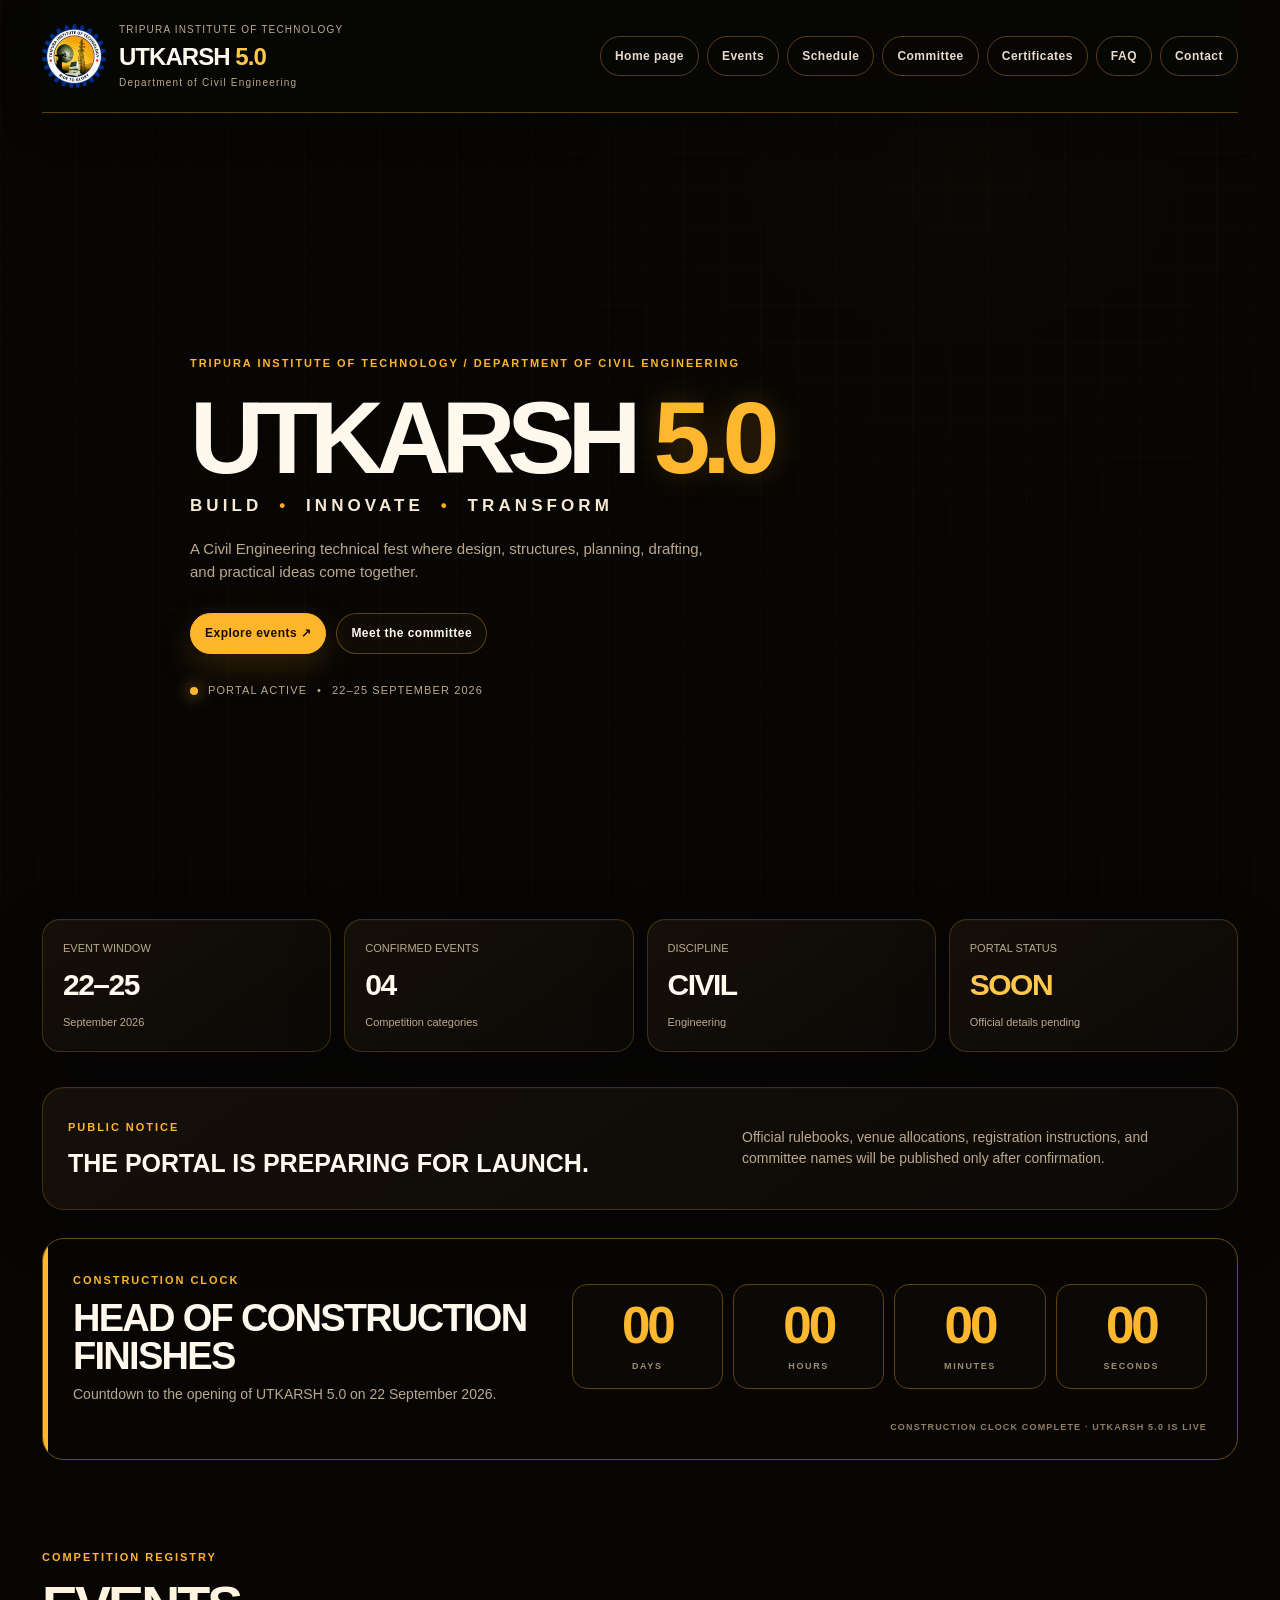
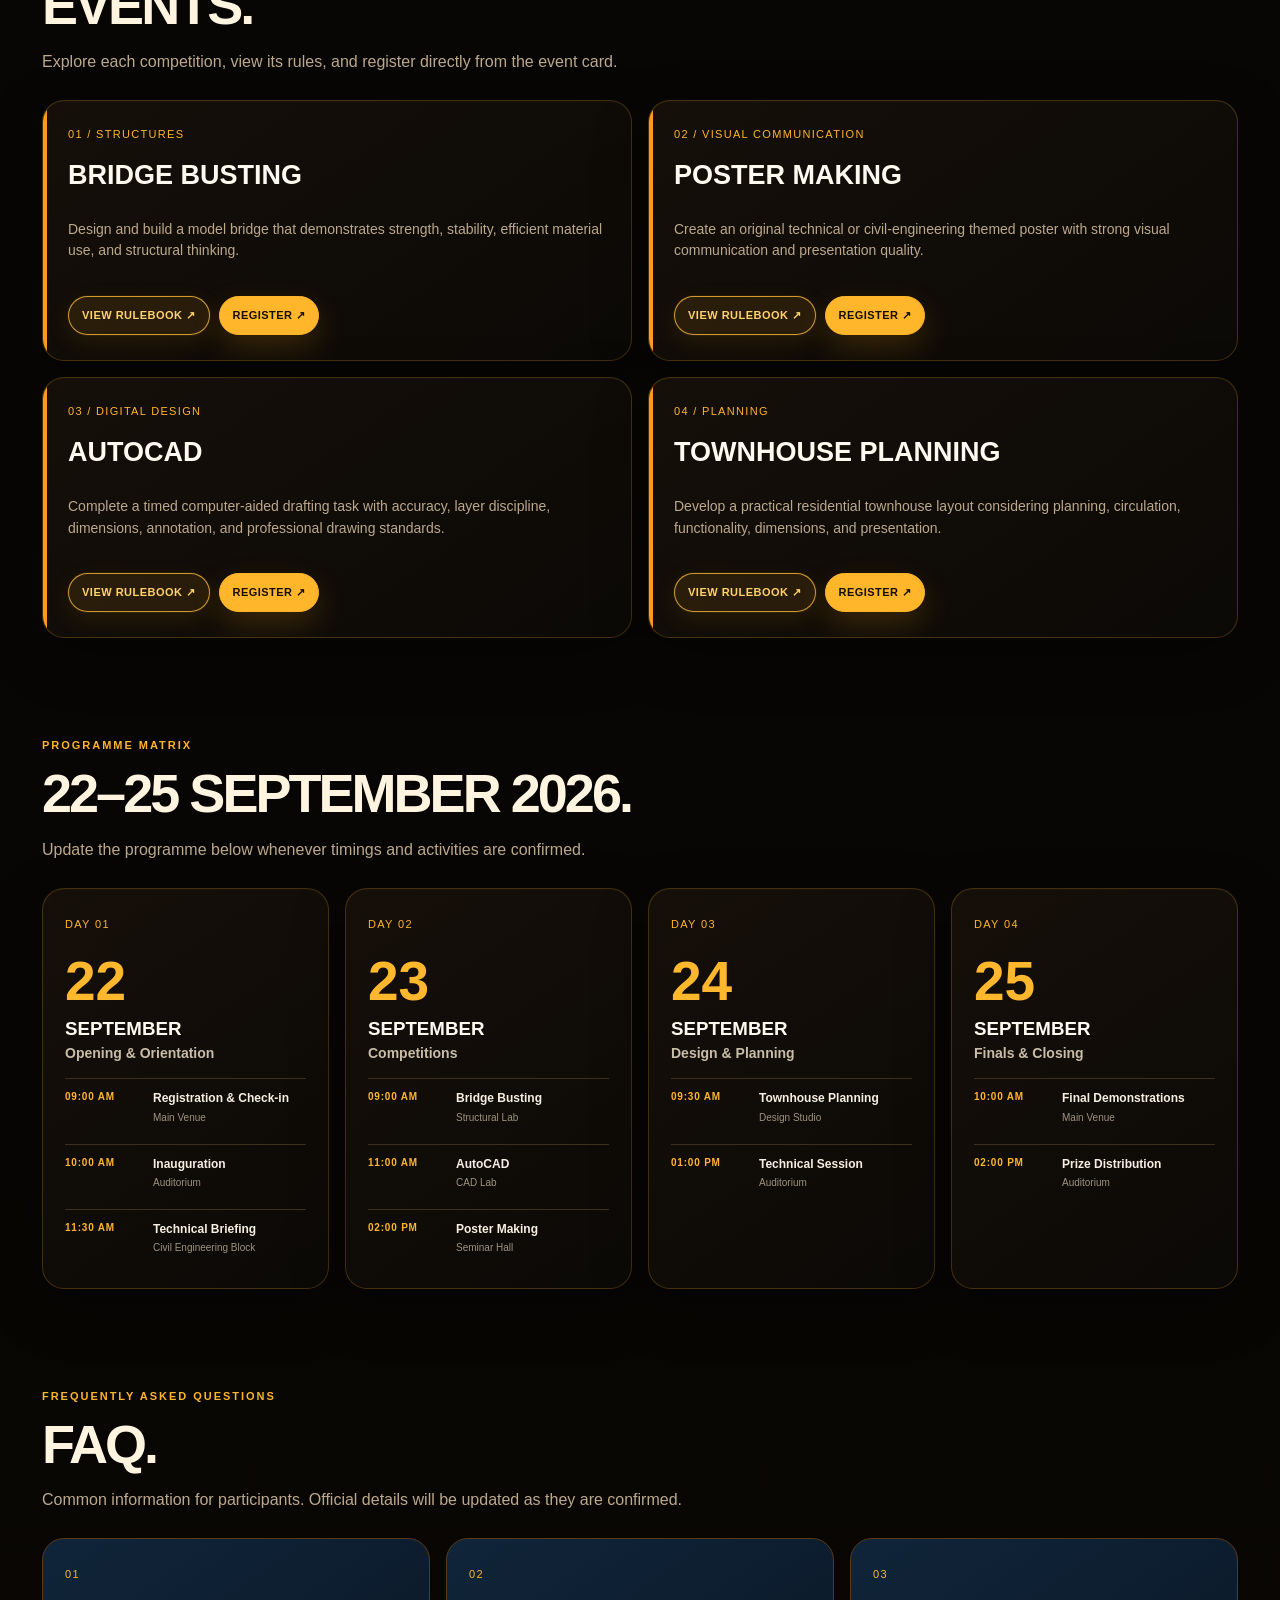
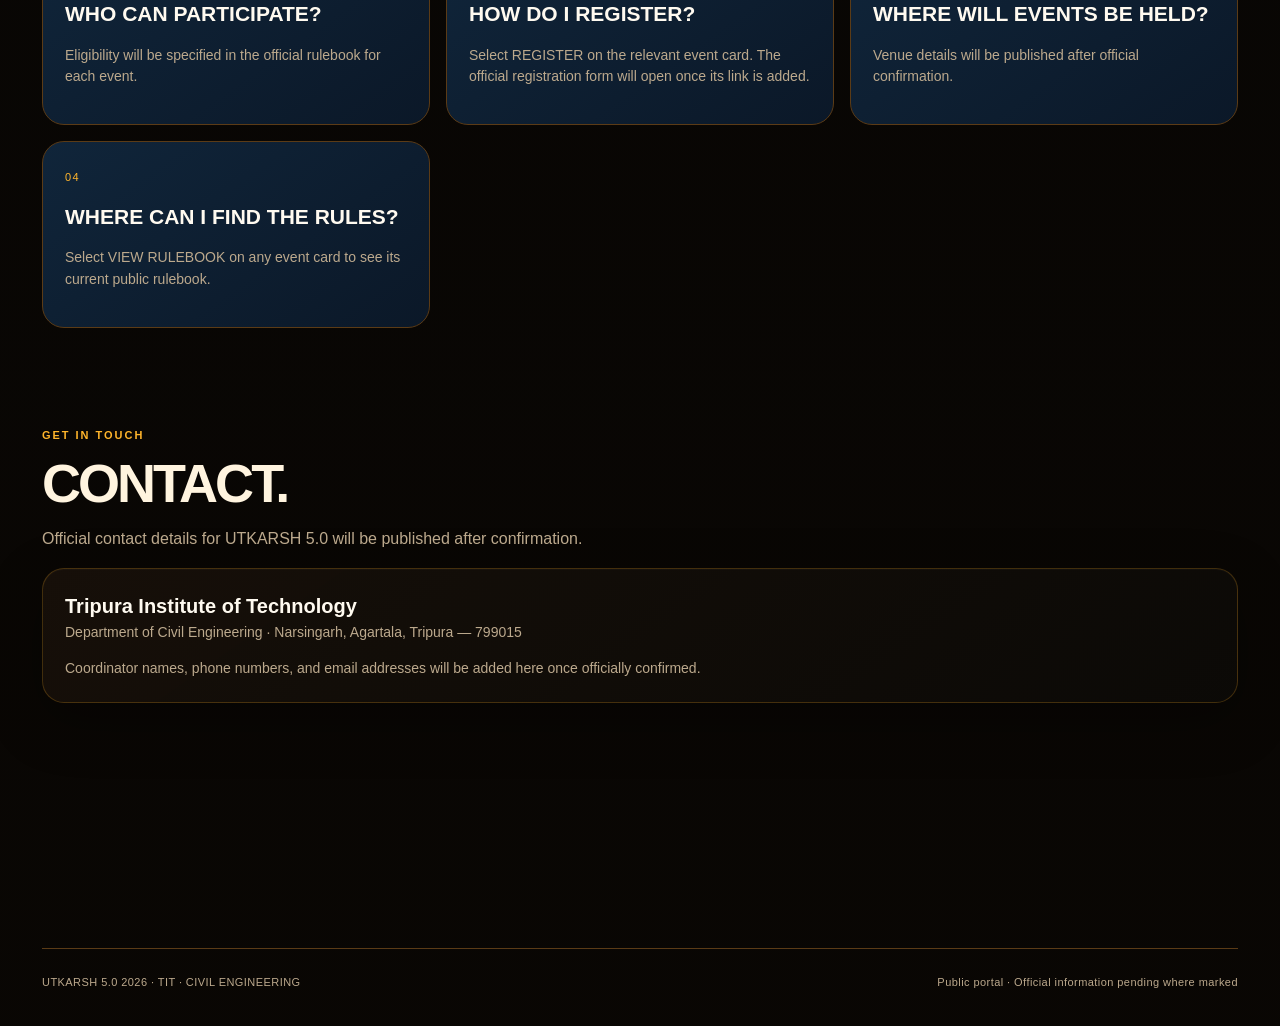
==== commit 50a49fa1: "Add files via upload" ====
--- a/index.html
+++ b/index.html
@@ -23,7 +23,7 @@
         <a href="index.html#home">Home page</a>
         <a href="index.html#events">Events</a>
         <a href="index.html#schedule">Schedule</a>
-        <a href="committee.html">Committee</a>
+        <a href="committee.html">Committee</a><a href="certificates.html">Certificates</a>
         <a href="index.html#faq">FAQ</a>
         <a href="index.html#contact">Contact</a>
       </nav>
@@ -57,15 +57,30 @@
         <p id="notice-message">Official rulebooks, venue allocations, registration instructions, and committee names will be published only after confirmation.</p>
       </section>
 
+      <section class="countdown-section" id="countdown" aria-labelledby="countdown-title">
+        <div class="countdown-copy">
+          <span class="eyebrow">CONSTRUCTION CLOCK</span>
+          <h2 id="countdown-title">HEAD OF CONSTRUCTION FINISHES</h2>
+          <p>Countdown to the opening of UTKARSH 5.0 on 22 September 2026.</p>
+        </div>
+        <div class="countdown-grid" aria-live="polite" aria-atomic="true">
+          <div class="countdown-unit"><strong id="countdown-days">00</strong><span>DAYS</span></div>
+          <div class="countdown-unit"><strong id="countdown-hours">00</strong><span>HOURS</span></div>
+          <div class="countdown-unit"><strong id="countdown-minutes">00</strong><span>MINUTES</span></div>
+          <div class="countdown-unit"><strong id="countdown-seconds">00</strong><span>SECONDS</span></div>
+        </div>
+        <div class="countdown-status" id="countdown-status">TARGET: 22 SEPTEMBER 2026 · 00:00 IST</div>
+      </section>
+
       <section id="events" class="content-section">
         <p class="eyebrow">COMPETITION REGISTRY</p>
         <h2>Events.</h2>
         <p class="section-intro">Explore each competition, view its rules, and register directly from the event card.</p>
         <div class="event-grid event-grid-rules">
-          <article class="event-card event-card-enhanced event-rule-card" id="event-bridge"><span>01 / STRUCTURES</span><h3>Bridge Busting</h3><p>Design and build a model bridge that demonstrates strength, stability, efficient material use, and structural thinking.</p><b>DRAFT RULEBOOK</b><div class="event-actions"><button class="button rule-btn" data-event="bridge" aria-expanded="false">VIEW RULEBOOK ↗</button><a class="button primary" href="#registration" data-registration="bridge">REGISTER ↗</a></div></article>
-          <article class="event-card event-card-enhanced event-rule-card" id="event-poster"><span>02 / VISUAL COMMUNICATION</span><h3>Poster Making</h3><p>Create an original technical or civil-engineering themed poster with strong visual communication and presentation quality.</p><b>DRAFT RULEBOOK</b><div class="event-actions"><button class="button rule-btn" data-event="poster" aria-expanded="false">VIEW RULEBOOK ↗</button><a class="button primary" href="#registration" data-registration="poster">REGISTER ↗</a></div></article>
-          <article class="event-card event-card-enhanced event-rule-card" id="event-autocad"><span>03 / DIGITAL DESIGN</span><h3>AutoCAD</h3><p>Complete a timed computer-aided drafting task with accuracy, layer discipline, dimensions, annotation, and professional drawing standards.</p><b>DRAFT RULEBOOK</b><div class="event-actions"><button class="button rule-btn" data-event="autocad" aria-expanded="false">VIEW RULEBOOK ↗</button><a class="button primary" href="#registration" data-registration="autocad">REGISTER ↗</a></div></article>
-          <article class="event-card event-card-enhanced event-rule-card" id="event-townhouse"><span>04 / PLANNING</span><h3>Townhouse Planning</h3><p>Develop a practical residential townhouse layout considering planning, circulation, functionality, dimensions, and presentation.</p><b>DRAFT RULEBOOK</b><div class="event-actions"><button class="button rule-btn" data-event="townhouse" aria-expanded="false">VIEW RULEBOOK ↗</button><a class="button primary" href="#registration" data-registration="townhouse">REGISTER ↗</a></div></article>
+          <article class="event-card event-card-enhanced event-rule-card" id="event-bridge"><span>01 / STRUCTURES</span><h3>Bridge Busting</h3><p>Design and build a model bridge that demonstrates strength, stability, efficient material use, and structural thinking.</p><div class="event-actions"><button class="button rule-btn" data-event="bridge" aria-expanded="false">VIEW RULEBOOK ↗</button><a class="button primary" href="#registration" data-registration="bridge">REGISTER ↗</a></div></article>
+          <article class="event-card event-card-enhanced event-rule-card" id="event-poster"><span>02 / VISUAL COMMUNICATION</span><h3>Poster Making</h3><p>Create an original technical or civil-engineering themed poster with strong visual communication and presentation quality.</p><div class="event-actions"><button class="button rule-btn" data-event="poster" aria-expanded="false">VIEW RULEBOOK ↗</button><a class="button primary" href="#registration" data-registration="poster">REGISTER ↗</a></div></article>
+          <article class="event-card event-card-enhanced event-rule-card" id="event-autocad"><span>03 / DIGITAL DESIGN</span><h3>AutoCAD</h3><p>Complete a timed computer-aided drafting task with accuracy, layer discipline, dimensions, annotation, and professional drawing standards.</p><div class="event-actions"><button class="button rule-btn" data-event="autocad" aria-expanded="false">VIEW RULEBOOK ↗</button><a class="button primary" href="#registration" data-registration="autocad">REGISTER ↗</a></div></article>
+          <article class="event-card event-card-enhanced event-rule-card" id="event-townhouse"><span>04 / PLANNING</span><h3>Townhouse Planning</h3><p>Develop a practical residential townhouse layout considering planning, circulation, functionality, dimensions, and presentation.</p><div class="event-actions"><button class="button rule-btn" data-event="townhouse" aria-expanded="false">VIEW RULEBOOK ↗</button><a class="button primary" href="#registration" data-registration="townhouse">REGISTER ↗</a></div></article>
         </div>
       </section>
 
--- a/styles.css
+++ b/styles.css
@@ -939,7 +939,6 @@
 
 /* Notice is deliberately easy to customize from notice-config.js */
 .notice{position:relative}
-.notice:after{content:'EDIT IN notice-config.js';position:absolute;right:20px;bottom:12px;font:700 8px/1 ui-monospace,SFMono-Regular,Menlo,monospace;letter-spacing:.12em;color:rgba(255,185,55,.35)}
 
 @media(max-width:1050px){
   .architectural-hero{min-height:760px!important}
@@ -1085,3 +1084,60 @@
   .event-actions .rule-btn,
   .event-actions .primary{flex:1 1 145px;text-align:center}
 }
+
+/* V9 live construction countdown */
+.countdown-section{
+  margin:28px 0 0;
+  padding:28px 30px 24px;
+  display:grid;
+  grid-template-columns:minmax(280px,1fr) minmax(420px,1.35fr);
+  gap:28px;
+  align-items:center;
+  background:linear-gradient(145deg,#15100a,#0b0907);
+  border:1px solid #6f4a0d;
+  border-radius:22px;
+  position:relative;
+  overflow:hidden;
+}
+.countdown-section:before{
+  content:"";
+  position:absolute;
+  left:0;top:0;bottom:0;width:5px;
+  background:#ffb82e;
+}
+.countdown-copy .eyebrow{color:#ffb82e}
+.countdown-copy h2{margin:7px 0 8px;font-size:clamp(24px,3vw,38px);line-height:1;letter-spacing:-.045em;color:#fff8ec}
+.countdown-copy p{margin:0;color:#b9a98f;font-size:14px;line-height:1.6;max-width:520px}
+.countdown-grid{display:grid;grid-template-columns:repeat(4,1fr);gap:10px}
+.countdown-unit{min-width:0;text-align:center;padding:17px 10px 14px;background:#0b0907;border:1px solid #5e410d;border-radius:15px}
+.countdown-unit strong{display:block;color:#ffb82e;font-size:clamp(30px,4vw,52px);line-height:.95;letter-spacing:-.06em;font-variant-numeric:tabular-nums}
+.countdown-unit span{display:block;margin-top:9px;color:#9e8c70;font-size:9px;font-weight:800;letter-spacing:.18em}
+.countdown-status{grid-column:2;text-align:right;margin-top:-12px;color:#8f7e63;font-size:9px;letter-spacing:.13em;font-weight:700}
+@media(max-width:900px){
+  .countdown-section{grid-template-columns:1fr}
+  .countdown-status{grid-column:auto;text-align:left;margin-top:-10px}
+}
+@media(max-width:600px){
+  .countdown-section{padding:24px 18px 20px}
+  .countdown-grid{grid-template-columns:repeat(2,1fr)}
+  .countdown-unit strong{font-size:38px}
+  .countdown-status{font-size:8px}
+}
+
+/* =========================================================
+   V10 DIGITAL CERTIFICATION PORTAL
+   Functional front-end architecture; production approval,
+   authentication and cryptographic signing require a backend.
+   ========================================================= */
+.certificate-page-body{background:radial-gradient(circle at 85% 8%,#173b43 0,transparent 31%),var(--bg)}
+.cert-hero{display:grid;grid-template-columns:1.25fr .75fr;gap:30px;align-items:stretch;padding:76px 0 34px}
+.cert-hero h1{font-size:clamp(54px,7vw,90px);line-height:.92;letter-spacing:-.07em;margin:16px 0}.cert-lead{color:var(--muted);font-size:16px;max-width:690px}.cert-actions{display:flex;flex-wrap:wrap;gap:10px;margin-top:28px}
+.cert-status-card{border:1px solid var(--line);border-radius:24px;padding:26px;background:linear-gradient(145deg,#102c38,#0b1928);box-shadow:0 20px 60px #0004}.cert-status-head{display:flex;justify-content:space-between;gap:15px;color:var(--muted);font-size:10px;letter-spacing:.14em}.cert-status-head b{color:var(--cyan)}.cert-clock{font-size:clamp(36px,5vw,62px);font-weight:900;letter-spacing:-.06em;margin:24px 0 7px;color:var(--text);font-variant-numeric:tabular-nums}.cert-status-card p{color:var(--muted);font-size:13px}.cert-mini-grid{display:grid;grid-template-columns:repeat(3,1fr);gap:8px;margin-top:25px}.cert-mini-grid div{border:1px solid var(--line);border-radius:14px;padding:12px;text-align:center;background:#091522}.cert-mini-grid strong{display:block;font-size:24px}.cert-mini-grid span{display:block;color:var(--muted);font-size:8px;letter-spacing:.14em;margin-top:4px}
+.cert-architecture{border-top:1px solid var(--line);border-bottom:1px solid var(--line);padding:30px 0;display:grid;grid-template-columns:270px 1fr;gap:25px;align-items:center}.cert-architecture h2{font-size:27px;margin:8px 0 0}.cert-flow{display:grid;grid-template-columns:1fr auto 1fr auto 1fr auto 1fr;gap:10px;align-items:stretch}.cert-flow article{padding:18px;border:1px solid var(--line);border-radius:16px;background:#0b1929}.cert-flow article span{font-size:10px;color:var(--cyan);letter-spacing:.14em}.cert-flow article strong{display:block;margin:8px 0;font-size:13px}.cert-flow article p{margin:0;color:var(--muted);font-size:11px;line-height:1.5}.cert-flow i{align-self:center;color:var(--blue);font-style:normal;font-size:20px}
+.cert-section-head{display:flex;justify-content:space-between;gap:30px;align-items:end}.cert-search-wrap{min-width:360px}.cert-search-wrap label,.verify-box label{display:block;font-size:9px;color:var(--muted);letter-spacing:.16em;font-weight:800;margin-bottom:7px}.cert-search{display:flex;align-items:center;gap:8px;border:1px solid var(--line);background:#091522;border-radius:14px;padding:0 12px}.cert-search span{font-size:23px;color:var(--cyan)}.cert-search input{flex:1;border:0;outline:0;background:transparent;color:var(--text);padding:14px 0;font:inherit}.cert-search button{border:0;background:none;color:var(--muted);font-size:22px;cursor:pointer}.cert-filters{display:flex;gap:8px;flex-wrap:wrap;margin:24px 0 15px}.cert-filter{border:1px solid var(--line);background:#0b1929;color:var(--muted);border-radius:999px;padding:9px 13px;font-size:9px;font-weight:800;letter-spacing:.1em;cursor:pointer}.cert-filter.active{border-color:var(--cyan);color:var(--cyan);background:#10303a}.cert-list{display:grid;gap:12px}.cert-record-card{display:grid;grid-template-columns:1fr auto;gap:22px;align-items:center;padding:22px;border:1px solid var(--line);border-radius:19px;background:linear-gradient(145deg,#10253a,#0b1828)}.cert-record-tags{display:flex;flex-wrap:wrap;gap:7px}.cert-record-tags span{border:1px solid #29415c;padding:5px 8px;border-radius:6px;color:var(--muted);font-size:8px;letter-spacing:.07em}.cert-record-tags .cert-id{color:var(--cyan);border-color:#2b665f}.cert-record-tags .status-issued,.cert-record-tags .status-approved{color:#8de0cb;border-color:#28665b}.cert-record-tags .status-pending{color:var(--orange);border-color:#6d542c}.cert-record-main h3{font-size:23px;margin:10px 0 2px}.cert-record-main p{margin:0;color:var(--muted);font-size:13px}.cert-record-main small{display:block;color:#7890a9;margin-top:8px}.cert-record-actions{display:flex;flex-wrap:wrap;justify-content:flex-end;gap:7px}.cert-record-actions .button{font-size:9px}
+.cert-empty{padding:30px;border:1px dashed var(--line);border-radius:16px;color:var(--muted);text-align:center}.verify-section{margin-top:80px;padding:30px;border:1px solid var(--line);border-radius:23px;background:linear-gradient(145deg,#0f2634,#091522);display:grid;grid-template-columns:.8fr 1.2fr;gap:30px;align-items:center}.verify-copy h2{font-size:35px;margin:8px 0}.verify-copy p{color:var(--muted);font-size:14px}.verify-box{border:1px solid var(--line);border-radius:18px;padding:20px;background:#08131f}.verify-input-row{display:flex;gap:8px}.verify-input-row input{min-width:0;flex:1;background:#0d1d2d;border:1px solid var(--line);border-radius:12px;color:var(--text);padding:13px;font:inherit;outline:none}.verify-result{display:flex;gap:13px;align-items:flex-start;margin-top:14px;padding:14px;border:1px solid var(--line);border-radius:13px;background:#0b1929}.verify-result.verified{border-color:#2b665f;background:#0b282b}.verify-result.invalid{border-color:#6d3c3c;background:#281517}.verify-icon{width:27px;height:27px;display:grid;place-items:center;border-radius:50%;background:#18364a;color:var(--cyan);font-weight:900}.verify-result.verified .verify-icon{background:#174b42;color:#8de0cb}.verify-result.invalid .verify-icon{background:#572929;color:#ff9c9c}.verify-result strong{font-size:12px;letter-spacing:.06em}.verify-result p{margin:3px 0 0;color:var(--muted);font-size:11px}
+.authority-panel{margin-top:30px;padding:28px;border:1px solid #6d542c;border-radius:23px;background:linear-gradient(145deg,#241b10,#10151c)}.authority-head{display:flex;justify-content:space-between;gap:25px}.authority-head h2{margin:7px 0;font-size:32px}.authority-head p:not(.eyebrow){max-width:760px;color:var(--muted);font-size:13px}.authority-window{display:flex;gap:18px;align-items:center;flex-wrap:wrap;margin:22px 0;padding:15px;border:1px solid #5a451f;border-radius:14px;background:#151109}.authority-window span{font-size:9px;letter-spacing:.14em;color:var(--muted)}.authority-window strong{font-size:12px}.authority-window b{margin-left:auto;color:var(--orange);font-size:10px;letter-spacing:.1em}.authority-list{display:grid;gap:10px}.authority-row{display:grid;grid-template-columns:1fr auto auto;gap:15px;align-items:center;border:1px solid #40321f;background:#11100d;border-radius:14px;padding:15px}.authority-row span{font-size:8px;color:var(--orange);letter-spacing:.08em}.authority-row h3{margin:5px 0 0;font-size:16px}.authority-row p{margin:2px 0 0;color:var(--muted);font-size:11px}.authority-row-status{font-size:9px;font-weight:800;letter-spacing:.1em}.authority-row .button{font-size:8px}.authority-row .button:disabled{opacity:.55;cursor:not-allowed}
+.cert-roadmap{padding:70px 0 10px}.cert-roadmap h2{font-size:34px;margin:8px 0 20px}.roadmap-grid{display:grid;grid-template-columns:repeat(4,1fr);gap:12px}.roadmap-grid article{border:1px solid var(--line);border-radius:17px;padding:19px;background:#0b1929}.roadmap-grid span{color:var(--cyan);font-size:9px;font-weight:800;letter-spacing:.14em}.roadmap-grid h3{margin:8px 0;font-size:18px}.roadmap-grid p{margin:0;color:var(--muted);font-size:11px}
+.certificate-modal{position:fixed;inset:0;z-index:100;display:grid;place-items:center;padding:24px}.certificate-modal[hidden]{display:none}.certificate-modal-backdrop{position:absolute;inset:0;background:#000b;backdrop-filter:blur(7px)}.certificate-dialog{position:relative;z-index:2;width:min(1050px,100%);max-height:92vh;overflow:auto;background:#0b1827;border:1px solid var(--line);border-radius:22px;padding:20px}.certificate-close{position:absolute;right:12px;top:10px;z-index:4;width:36px;height:36px;border:1px solid var(--line);border-radius:50%;background:#091522;color:var(--text);font-size:22px;cursor:pointer}.certificate-paper{position:relative;overflow:hidden;min-height:600px;padding:48px 55px;background:#f4f7f9;color:#11283b;border:7px solid #17384b;box-shadow:inset 0 0 0 1px #7590a5;text-align:center}.certificate-paper-grid{position:absolute;inset:18px;border:1px solid #9aadb9;pointer-events:none}.certificate-topline{display:flex;justify-content:space-between;gap:15px;font-size:9px;letter-spacing:.15em;color:#506a7d;text-align:left}.certificate-mark{margin-top:44px;font-size:17px;line-height:.9;font-weight:900;letter-spacing:.1em}.certificate-mark strong{font-size:33px}.certificate-kicker{font-size:9px;letter-spacing:.24em;color:#60788b;margin-top:28px}.certificate-paper h2{font-family:Georgia,serif;font-size:clamp(29px,5vw,47px);margin:12px 0 10px;color:#102c43}.certificate-presented{font-size:13px;color:#60788b}.certificate-name{display:inline-block;margin:8px auto 13px;padding:0 40px 8px;border-bottom:2px solid #56748a;font-family:Georgia,serif;font-size:clamp(30px,5vw,48px);font-weight:700}.certificate-body{max-width:700px;margin:0 auto;color:#486276;font-size:13px}.certificate-meta-grid{display:grid;grid-template-columns:repeat(3,1fr);gap:10px;margin:30px 0}.certificate-meta-grid div{border:1px solid #b6c3cc;padding:10px}.certificate-meta-grid span{display:block;font-size:7px;letter-spacing:.15em;color:#6a7e8d}.certificate-meta-grid strong{display:block;font-size:10px;margin-top:5px}.certificate-sign-row{display:flex;justify-content:space-between;align-items:end;gap:20px;text-align:left;margin-top:35px}.signature-line{border-top:1px solid #17384b;padding-top:6px;font-size:10px;font-weight:700}.certificate-sign-row small{font-size:8px;color:#657b8b}.certificate-qr{text-align:center}.qr-faux{width:65px;height:65px;border:3px solid #17384b;padding:5px;display:grid;grid-template-columns:repeat(4,1fr);gap:3px}.qr-faux i{background:#17384b}.qr-faux span{display:none}.certificate-qr small{display:block;margin-top:4px;font-size:7px;letter-spacing:.12em}.certificate-footer{display:flex;justify-content:space-between;gap:15px;position:absolute;left:55px;right:55px;bottom:23px;font-size:7px;letter-spacing:.1em;color:#657b8b}.certificate-preview-actions{display:flex;justify-content:center;gap:9px;margin-top:14px}
+@media(max-width:950px){.cert-hero,.verify-section{grid-template-columns:1fr}.cert-architecture{grid-template-columns:1fr}.cert-flow{grid-template-columns:1fr}.cert-flow i{display:none}.roadmap-grid{grid-template-columns:repeat(2,1fr)}.cert-section-head{display:block}.cert-search-wrap{min-width:0;margin-top:20px}.authority-row{grid-template-columns:1fr auto}.authority-row>div:last-child{grid-column:2;grid-row:1 / span 2}.certificate-paper{min-height:620px}}
+@media(max-width:620px){.cert-hero{padding-top:45px}.cert-record-card{grid-template-columns:1fr}.cert-record-actions{justify-content:flex-start}.roadmap-grid{grid-template-columns:1fr}.verify-input-row{display:grid}.authority-head{display:block}.authority-head .button{margin-top:12px}.authority-window b{margin-left:0}.certificate-paper{padding:35px 25px 65px}.certificate-topline{display:block}.certificate-topline b{display:block;margin-top:5px}.certificate-meta-grid{grid-template-columns:1fr}.certificate-sign-row{margin-top:25px}.certificate-footer{left:25px;right:25px}.certificate-preview-actions{flex-wrap:wrap}}
